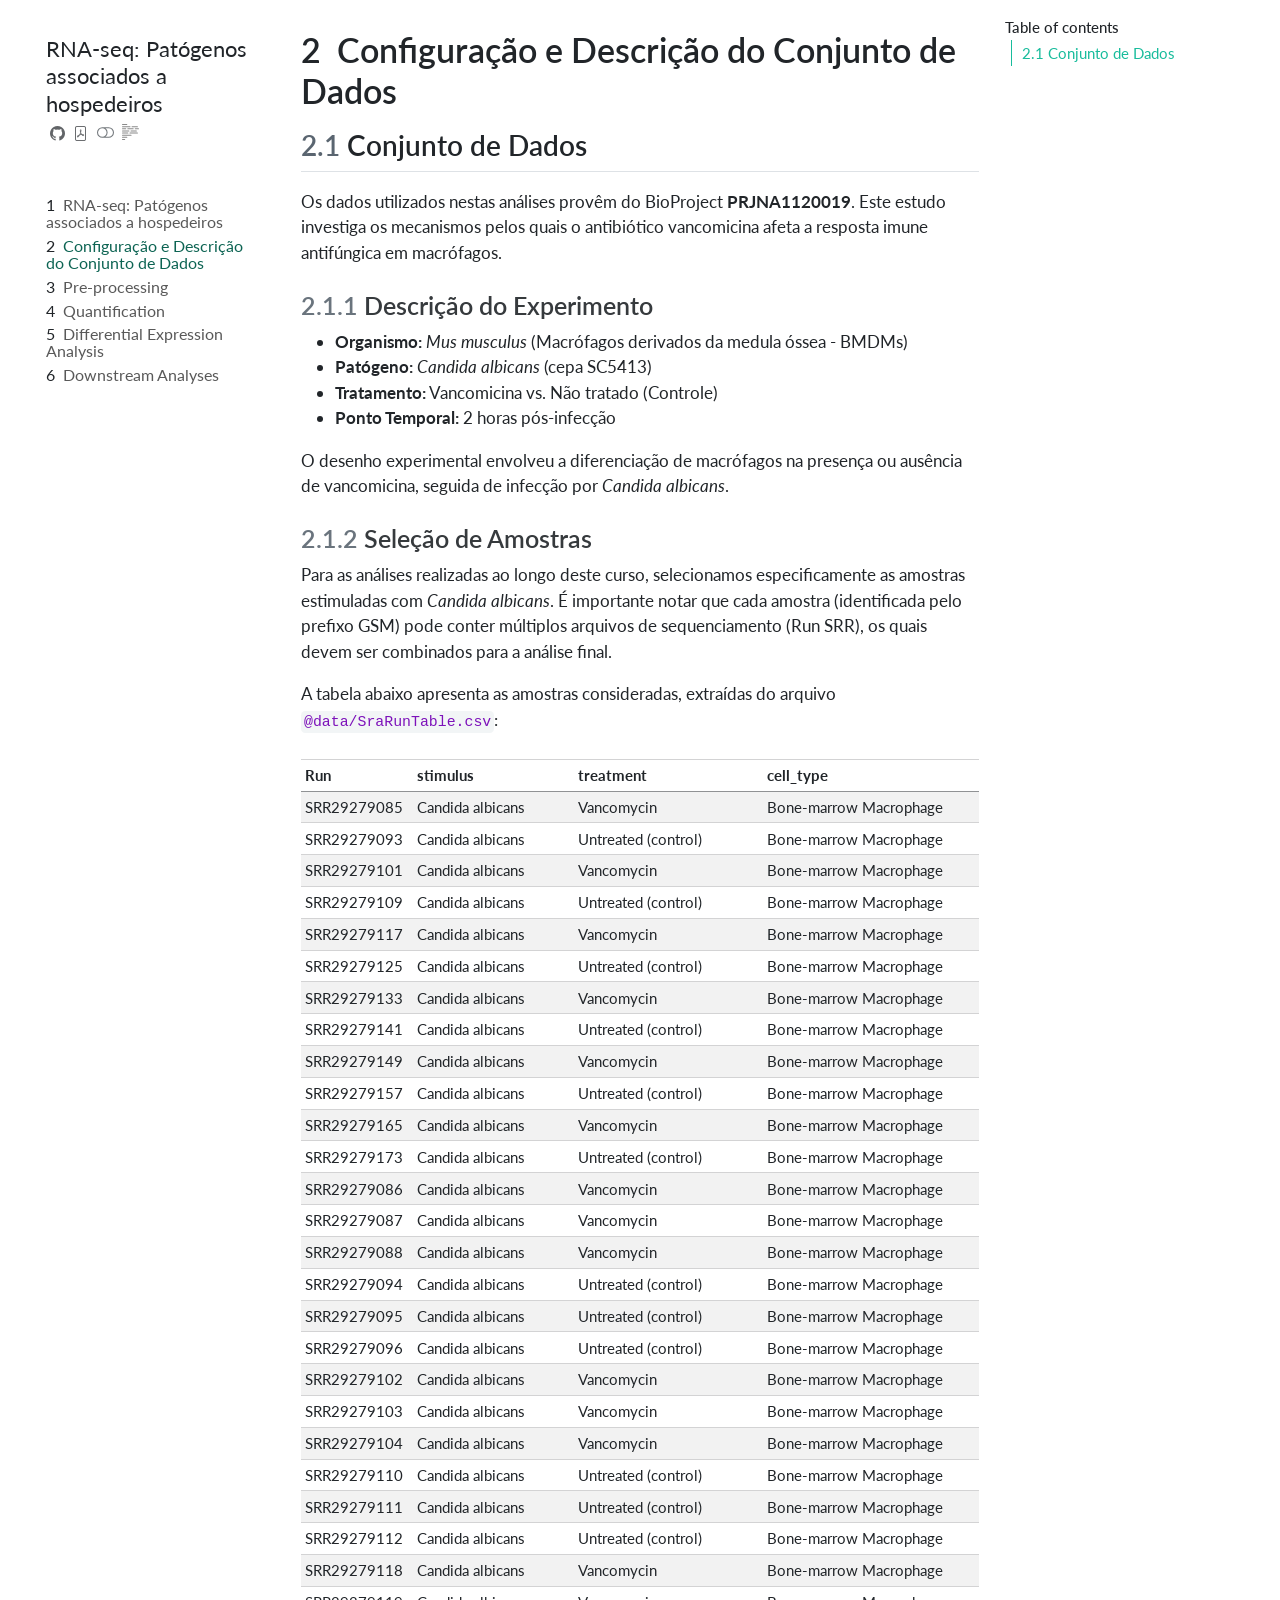
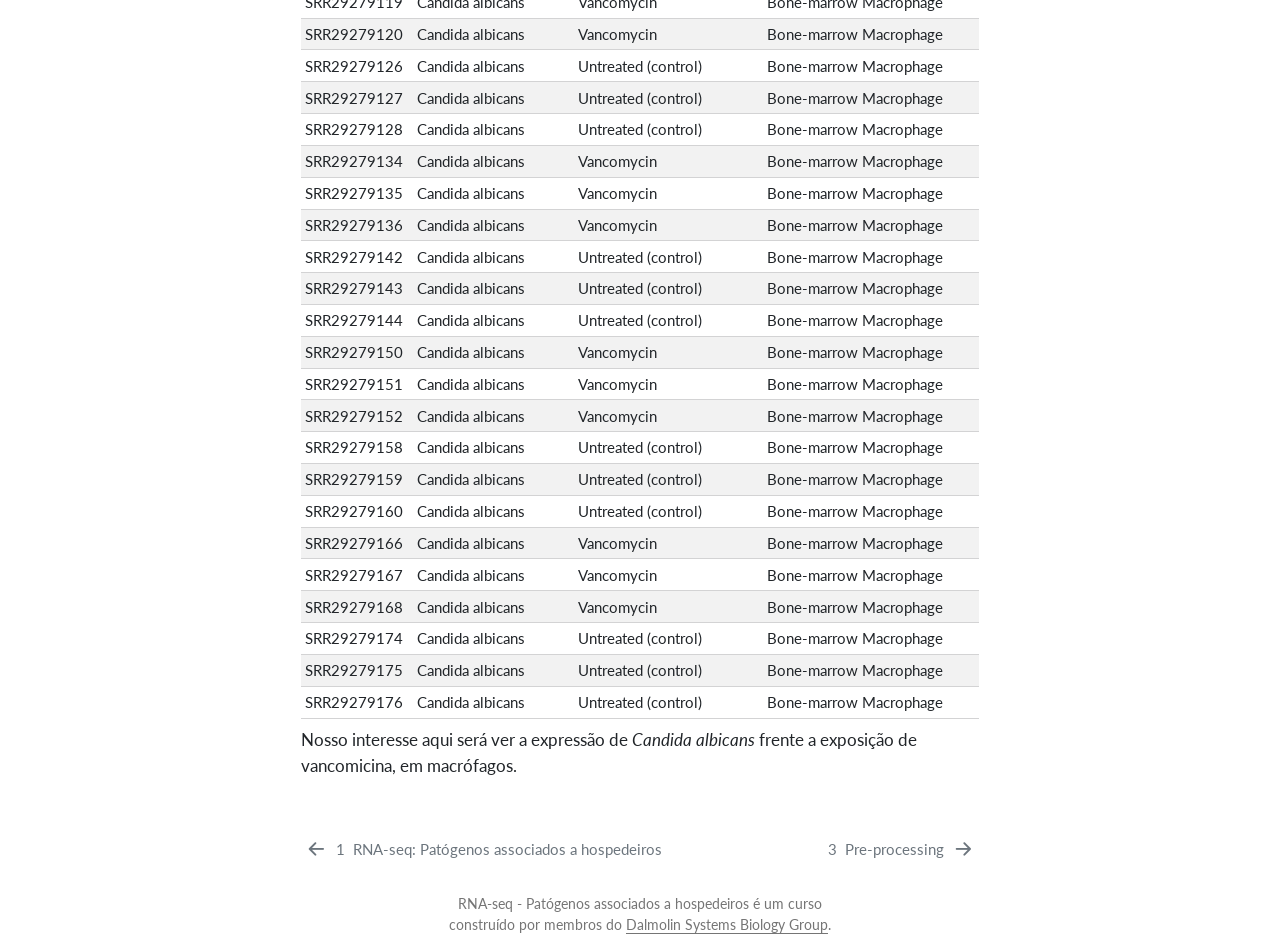
==== docs/analysis/00_setup.html @ 71cc424e "Adicionar seções 1 e 2 + imagens" ====
<!DOCTYPE html>
<html xmlns="http://www.w3.org/1999/xhtml" lang="en" xml:lang="en"><head>

<meta charset="utf-8">
<meta name="generator" content="quarto-1.9.14">

<meta name="viewport" content="width=device-width, initial-scale=1.0, user-scalable=yes">


<title>2&nbsp; Configuração e Descrição do Conjunto de Dados – RNA-seq: Patógenos associados a hospedeiros</title>
<style>
code{white-space: pre-wrap;}
span.smallcaps{font-variant: small-caps;}
div.columns{display: flex; gap: min(4vw, 1.5em);}
div.column{flex: auto; overflow-x: auto;}
div.hanging-indent{margin-left: 1.5em; text-indent: -1.5em;}
ul.task-list{list-style: none;}
ul.task-list li input[type="checkbox"] {
  width: 0.8em;
  margin: 0 0.8em 0.2em -1em; /* quarto-specific, see https://github.com/quarto-dev/quarto-cli/issues/4556 */ 
  vertical-align: middle;
}
</style>


<script src="../site_libs/quarto-nav/quarto-nav.js"></script>
<script src="../site_libs/quarto-nav/headroom.min.js"></script>
<script src="../site_libs/clipboard/clipboard.min.js"></script>
<script src="../site_libs/quarto-search/autocomplete.umd.js"></script>
<script src="../site_libs/quarto-search/fuse.min.js"></script>
<script src="../site_libs/quarto-search/quarto-search.js"></script>
<meta name="quarto:offset" content="../">
<link href="../analysis/01_preprocessing.html" rel="next">
<link href="../index.html" rel="prev">
<link href="../content/images/dalmolin_icon.svg" rel="icon" type="image/svg+xml">
<script src="../site_libs/quarto-html/quarto.js" type="module"></script>
<script src="../site_libs/quarto-html/tabsets/tabsets.js" type="module"></script>
<script src="../site_libs/quarto-html/axe/axe-check.js" type="module"></script>
<script src="../site_libs/quarto-html/popper.min.js"></script>
<script src="../site_libs/quarto-html/tippy.umd.min.js"></script>
<script src="../site_libs/quarto-html/anchor.min.js"></script>
<link href="../site_libs/quarto-html/tippy.css" rel="stylesheet">
<link href="../site_libs/quarto-html/quarto-syntax-highlighting-3485b2d93be123e8f777e710cba6c06e.css" rel="stylesheet" class="quarto-color-scheme" id="quarto-text-highlighting-styles">
<link href="../site_libs/quarto-html/quarto-syntax-highlighting-dark-59ef0155341c95c0b31ded8cf1727339.css" rel="stylesheet" class="quarto-color-scheme quarto-color-alternate" id="quarto-text-highlighting-styles">
<link href="../site_libs/quarto-html/quarto-syntax-highlighting-3485b2d93be123e8f777e710cba6c06e.css" rel="stylesheet" class="quarto-color-scheme-extra" id="quarto-text-highlighting-styles">
<script src="../site_libs/bootstrap/bootstrap.min.js"></script>
<link href="../site_libs/bootstrap/bootstrap-icons.css" rel="stylesheet">
<link href="../site_libs/bootstrap/bootstrap-9bbd077d4201944d018d0c4cb6950598.min.css" rel="stylesheet" append-hash="true" class="quarto-color-scheme" id="quarto-bootstrap" data-mode="light">
<link href="../site_libs/bootstrap/bootstrap-dark-19bb26631b5c8e2903ac015273b5d5f6.min.css" rel="stylesheet" append-hash="true" class="quarto-color-scheme quarto-color-alternate" id="quarto-bootstrap" data-mode="dark">
<link href="../site_libs/bootstrap/bootstrap-9bbd077d4201944d018d0c4cb6950598.min.css" rel="stylesheet" append-hash="true" class="quarto-color-scheme-extra" id="quarto-bootstrap" data-mode="light">
<script id="quarto-search-options" type="application/json">{
  "location": "sidebar",
  "copy-button": false,
  "collapse-after": 3,
  "panel-placement": "start",
  "type": "textbox",
  "limit": 50,
  "keyboard-shortcut": [
    "f",
    "/",
    "s"
  ],
  "show-item-context": false,
  "language": {
    "search-no-results-text": "No results",
    "search-matching-documents-text": "matching documents",
    "search-copy-link-title": "Copy link to search",
    "search-hide-matches-text": "Hide additional matches",
    "search-more-match-text": "more match in this document",
    "search-more-matches-text": "more matches in this document",
    "search-clear-button-title": "Clear",
    "search-text-placeholder": "",
    "search-detached-cancel-button-title": "Cancel",
    "search-submit-button-title": "Submit",
    "search-label": "Search"
  }
}</script>


</head>

<body class="nav-sidebar floating quarto-light"><script id="quarto-html-before-body" type="application/javascript">
    const toggleBodyColorMode = (bsSheetEl) => {
      const mode = bsSheetEl.getAttribute("data-mode");
      const bodyEl = window.document.querySelector("body");
      if (mode === "dark") {
        bodyEl.classList.add("quarto-dark");
        bodyEl.classList.remove("quarto-light");
      } else {
        bodyEl.classList.add("quarto-light");
        bodyEl.classList.remove("quarto-dark");
      }
    }
    const toggleBodyColorPrimary = () => {
      const bsSheetEl = window.document.querySelector("link#quarto-bootstrap:not([rel=disabled-stylesheet])");
      if (bsSheetEl) {
        toggleBodyColorMode(bsSheetEl);
      }
    }
    const setColorSchemeToggle = (alternate) => {
      const toggles = window.document.querySelectorAll('.quarto-color-scheme-toggle');
      for (let i=0; i < toggles.length; i++) {
        const toggle = toggles[i];
        if (toggle) {
          if (alternate) {
            toggle.classList.add("alternate");
          } else {
            toggle.classList.remove("alternate");
          }
        }
      }
    };
    const toggleColorMode = (alternate) => {
      // Switch the stylesheets
      const primaryStylesheets = window.document.querySelectorAll('link.quarto-color-scheme:not(.quarto-color-alternate)');
      const alternateStylesheets = window.document.querySelectorAll('link.quarto-color-scheme.quarto-color-alternate');
      manageTransitions('#quarto-margin-sidebar .nav-link', false);
      if (alternate) {
        // note: dark is layered on light, we don't disable primary!
        enableStylesheet(alternateStylesheets);
        for (const sheetNode of alternateStylesheets) {
          if (sheetNode.id === "quarto-bootstrap") {
            toggleBodyColorMode(sheetNode);
          }
        }
      } else {
        disableStylesheet(alternateStylesheets);
        enableStylesheet(primaryStylesheets)
        toggleBodyColorPrimary();
      }
      manageTransitions('#quarto-margin-sidebar .nav-link', true);
      // Switch the toggles
      setColorSchemeToggle(alternate)
      // Hack to workaround the fact that safari doesn't
      // properly recolor the scrollbar when toggling (#1455)
      if (navigator.userAgent.indexOf('Safari') > 0 && navigator.userAgent.indexOf('Chrome') == -1) {
        manageTransitions("body", false);
        window.scrollTo(0, 1);
        setTimeout(() => {
          window.scrollTo(0, 0);
          manageTransitions("body", true);
        }, 40);
      }
    }
    const disableStylesheet = (stylesheets) => {
      for (let i=0; i < stylesheets.length; i++) {
        const stylesheet = stylesheets[i];
        stylesheet.rel = 'disabled-stylesheet';
      }
    }
    const enableStylesheet = (stylesheets) => {
      for (let i=0; i < stylesheets.length; i++) {
        const stylesheet = stylesheets[i];
        if(stylesheet.rel !== 'stylesheet') { // for Chrome, which will still FOUC without this check
          stylesheet.rel = 'stylesheet';
        }
      }
    }
    const manageTransitions = (selector, allowTransitions) => {
      const els = window.document.querySelectorAll(selector);
      for (let i=0; i < els.length; i++) {
        const el = els[i];
        if (allowTransitions) {
          el.classList.remove('notransition');
        } else {
          el.classList.add('notransition');
        }
      }
    }
    const isFileUrl = () => {
      return window.location.protocol === 'file:';
    }
    const hasAlternateSentinel = () => {
      let styleSentinel = getColorSchemeSentinel();
      if (styleSentinel !== null) {
        return styleSentinel === "alternate";
      } else {
        return false;
      }
    }
    const setStyleSentinel = (alternate) => {
      const value = alternate ? "alternate" : "default";
      if (!isFileUrl()) {
        window.localStorage.setItem("quarto-color-scheme", value);
      } else {
        localAlternateSentinel = value;
      }
    }
    const getColorSchemeSentinel = () => {
      if (!isFileUrl()) {
        const storageValue = window.localStorage.getItem("quarto-color-scheme");
        return storageValue != null ? storageValue : localAlternateSentinel;
      } else {
        return localAlternateSentinel;
      }
    }
    const toggleGiscusIfUsed = (isAlternate, darkModeDefault) => {
      const baseTheme = document.querySelector('#giscus-base-theme')?.value ?? 'light';
      const alternateTheme = document.querySelector('#giscus-alt-theme')?.value ?? 'dark';
      let newTheme = '';
      if(authorPrefersDark) {
        newTheme = isAlternate ? baseTheme : alternateTheme;
      } else {
        newTheme = isAlternate ? alternateTheme : baseTheme;
      }
      const changeGiscusTheme = () => {
        // From: https://github.com/giscus/giscus/issues/336
        const sendMessage = (message) => {
          const iframe = document.querySelector('iframe.giscus-frame');
          if (!iframe) return;
          iframe.contentWindow.postMessage({ giscus: message }, 'https://giscus.app');
        }
        sendMessage({
          setConfig: {
            theme: newTheme
          }
        });
      }
      const isGiscussLoaded = window.document.querySelector('iframe.giscus-frame') !== null;
      if (isGiscussLoaded) {
        changeGiscusTheme();
      }
    };
    const authorPrefersDark = false;
    const darkModeDefault = authorPrefersDark;
      document.querySelector('link#quarto-text-highlighting-styles.quarto-color-scheme-extra').rel = 'disabled-stylesheet';
      document.querySelector('link#quarto-bootstrap.quarto-color-scheme-extra').rel = 'disabled-stylesheet';
    let localAlternateSentinel = darkModeDefault ? 'alternate' : 'default';
    // Dark / light mode switch
    window.quartoToggleColorScheme = () => {
      // Read the current dark / light value
      let toAlternate = !hasAlternateSentinel();
      toggleColorMode(toAlternate);
      setStyleSentinel(toAlternate);
      toggleGiscusIfUsed(toAlternate, darkModeDefault);
      window.dispatchEvent(new Event('resize'));
    };
    // Switch to dark mode if need be
    if (hasAlternateSentinel()) {
      toggleColorMode(true);
    } else {
      toggleColorMode(false);
    }
  </script>

<div id="quarto-search-results"></div>
  <header id="quarto-header" class="headroom fixed-top">
  <nav class="quarto-secondary-nav">
    <div class="container-fluid d-flex">
      <button type="button" class="quarto-btn-toggle btn" data-bs-toggle="collapse" role="button" data-bs-target=".quarto-sidebar-collapse-item" aria-controls="quarto-sidebar" aria-expanded="false" aria-label="Toggle sidebar navigation" onclick="if (window.quartoToggleHeadroom) { window.quartoToggleHeadroom(); }">
        <i class="bi bi-layout-text-sidebar-reverse"></i>
      </button>
        <nav class="quarto-page-breadcrumbs" aria-label="breadcrumb"><ol class="breadcrumb"><li class="breadcrumb-item"><a href="../analysis/00_setup.html"><span class="chapter-number">2</span>&nbsp; <span class="chapter-title">Configuração e Descrição do Conjunto de Dados</span></a></li></ol></nav>
        <a class="flex-grow-1" role="navigation" data-bs-toggle="collapse" data-bs-target=".quarto-sidebar-collapse-item" aria-controls="quarto-sidebar" aria-expanded="false" aria-label="Toggle sidebar navigation" onclick="if (window.quartoToggleHeadroom) { window.quartoToggleHeadroom(); }">      
        </a>
      <button type="button" class="btn quarto-search-button" aria-label="Search" onclick="window.quartoOpenSearch();">
        <i class="bi bi-search"></i>
      </button>
    </div>
  </nav>
</header>
<!-- content -->
<div id="quarto-content" class="quarto-container page-columns page-rows-contents page-layout-article">
<!-- sidebar -->
  <nav id="quarto-sidebar" class="sidebar collapse collapse-horizontal quarto-sidebar-collapse-item sidebar-navigation floating overflow-auto">
    <div class="pt-lg-2 mt-2 text-left sidebar-header">
    <div class="sidebar-title mb-0 py-0">
      <a href="../">RNA-seq: Patógenos associados a hospedeiros</a> 
        <div class="sidebar-tools-main tools-wide">
    <a href="https://github.com/dalmolingroup/rnaseq_pathogen" title="Source Code" class="quarto-navigation-tool px-1" aria-label="Source Code"><i class="bi bi-github"></i></a>
    <a href="../RNA-seq--Patógenos-associados-a-hospedeiros.pdf" title="Download PDF" class="quarto-navigation-tool px-1" aria-label="Download PDF"><i class="bi bi-file-pdf"></i></a>
  <a href="" class="quarto-color-scheme-toggle quarto-navigation-tool  px-1" onclick="window.quartoToggleColorScheme(); return false;" title="Toggle dark mode"><i class="bi"></i></a>
  <a href="" class="quarto-reader-toggle quarto-navigation-tool px-1" onclick="window.quartoToggleReader(); return false;" title="Toggle reader mode">
  <div class="quarto-reader-toggle-btn">
  <i class="bi"></i>
  </div>
</a>
</div>
    </div>
      </div>
        <div class="mt-2 flex-shrink-0 align-items-center">
        <div class="sidebar-search">
        <div id="quarto-search" class="" title="Search"></div>
        </div>
        </div>
    <div class="sidebar-menu-container"> 
    <ul class="list-unstyled mt-1">
        <li class="sidebar-item">
  <div class="sidebar-item-container"> 
  <a href="../index.html" class="sidebar-item-text sidebar-link">
 <span class="menu-text"><span class="chapter-number">1</span>&nbsp; <span class="chapter-title">RNA-seq: Patógenos associados a hospedeiros</span></span></a>
  </div>
</li>
        <li class="sidebar-item">
  <div class="sidebar-item-container"> 
  <a href="../analysis/00_setup.html" class="sidebar-item-text sidebar-link active">
 <span class="menu-text"><span class="chapter-number">2</span>&nbsp; <span class="chapter-title">Configuração e Descrição do Conjunto de Dados</span></span></a>
  </div>
</li>
        <li class="sidebar-item">
  <div class="sidebar-item-container"> 
  <a href="../analysis/01_preprocessing.html" class="sidebar-item-text sidebar-link">
 <span class="menu-text"><span class="chapter-number">3</span>&nbsp; <span class="chapter-title">Pre-processing</span></span></a>
  </div>
</li>
        <li class="sidebar-item">
  <div class="sidebar-item-container"> 
  <a href="../analysis/02_quantification.html" class="sidebar-item-text sidebar-link">
 <span class="menu-text"><span class="chapter-number">4</span>&nbsp; <span class="chapter-title">Quantification</span></span></a>
  </div>
</li>
        <li class="sidebar-item">
  <div class="sidebar-item-container"> 
  <a href="../analysis/03_differential_expression.html" class="sidebar-item-text sidebar-link">
 <span class="menu-text"><span class="chapter-number">5</span>&nbsp; <span class="chapter-title">Differential Expression Analysis</span></span></a>
  </div>
</li>
        <li class="sidebar-item">
  <div class="sidebar-item-container"> 
  <a href="../analysis/04_downstream_analyses.html" class="sidebar-item-text sidebar-link">
 <span class="menu-text"><span class="chapter-number">6</span>&nbsp; <span class="chapter-title">Downstream Analyses</span></span></a>
  </div>
</li>
    </ul>
    </div>
</nav>
<div id="quarto-sidebar-glass" class="quarto-sidebar-collapse-item" data-bs-toggle="collapse" data-bs-target=".quarto-sidebar-collapse-item"></div>
<!-- margin-sidebar -->
    <div id="quarto-margin-sidebar" class="sidebar margin-sidebar">
        <nav id="TOC" role="doc-toc" class="toc-active">
    <h2 id="toc-title">Table of contents</h2>
   
  <ul>
  <li><a href="#conjunto-de-dados" id="toc-conjunto-de-dados" class="nav-link active" data-scroll-target="#conjunto-de-dados"><span class="header-section-number">2.1</span> Conjunto de Dados</a>
  <ul class="collapse">
  <li><a href="#descrição-do-experimento" id="toc-descrição-do-experimento" class="nav-link" data-scroll-target="#descrição-do-experimento"><span class="header-section-number">2.1.1</span> Descrição do Experimento</a></li>
  <li><a href="#seleção-de-amostras" id="toc-seleção-de-amostras" class="nav-link" data-scroll-target="#seleção-de-amostras"><span class="header-section-number">2.1.2</span> Seleção de Amostras</a></li>
  </ul></li>
  </ul>
</nav>
    </div>
<!-- main -->
<main class="content" id="quarto-document-content">


<header id="title-block-header" class="quarto-title-block default">
<div class="quarto-title">
<h1 class="title"><span class="chapter-number">2</span>&nbsp; <span class="chapter-title">Configuração e Descrição do Conjunto de Dados</span></h1>
</div>



<div class="quarto-title-meta">

    
  
    
  </div>
  


</header>


<section id="conjunto-de-dados" class="level2" data-number="2.1">
<h2 data-number="2.1" class="anchored" data-anchor-id="conjunto-de-dados"><span class="header-section-number">2.1</span> Conjunto de Dados</h2>
<p>Os dados utilizados nestas análises provêm do BioProject <strong>PRJNA1120019</strong>. Este estudo investiga os mecanismos pelos quais o antibiótico vancomicina afeta a resposta imune antifúngica em macrófagos.</p>
<section id="descrição-do-experimento" class="level3" data-number="2.1.1">
<h3 data-number="2.1.1" class="anchored" data-anchor-id="descrição-do-experimento"><span class="header-section-number">2.1.1</span> Descrição do Experimento</h3>
<ul>
<li><strong>Organismo:</strong> <em>Mus musculus</em> (Macrófagos derivados da medula óssea - BMDMs)</li>
<li><strong>Patógeno:</strong> <em>Candida albicans</em> (cepa SC5413)</li>
<li><strong>Tratamento:</strong> Vancomicina vs.&nbsp;Não tratado (Controle)</li>
<li><strong>Ponto Temporal:</strong> 2 horas pós-infecção</li>
</ul>
<p>O desenho experimental envolveu a diferenciação de macrófagos na presença ou ausência de vancomicina, seguida de infecção por <em>Candida albicans</em>.</p>
</section>
<section id="seleção-de-amostras" class="level3" data-number="2.1.2">
<h3 data-number="2.1.2" class="anchored" data-anchor-id="seleção-de-amostras"><span class="header-section-number">2.1.2</span> Seleção de Amostras</h3>
<p>Para as análises realizadas ao longo deste curso, selecionamos especificamente as amostras estimuladas com <em>Candida albicans</em>. É importante notar que cada amostra (identificada pelo prefixo GSM) pode conter múltiplos arquivos de sequenciamento (Run SRR), os quais devem ser combinados para a análise final.</p>
<p>A tabela abaixo apresenta as amostras consideradas, extraídas do arquivo <code>@data/SraRunTable.csv</code>:</p>
<div class="cell">
<div class="cell-output-display">
<table class="caption-top table table-sm table-striped small">
<colgroup>
<col style="width: 16%">
<col style="width: 23%">
<col style="width: 27%">
<col style="width: 31%">
</colgroup>
<thead>
<tr class="header">
<th style="text-align: left;">Run</th>
<th style="text-align: left;">stimulus</th>
<th style="text-align: left;">treatment</th>
<th style="text-align: left;">cell_type</th>
</tr>
</thead>
<tbody>
<tr class="odd">
<td style="text-align: left;">SRR29279085</td>
<td style="text-align: left;">Candida albicans</td>
<td style="text-align: left;">Vancomycin</td>
<td style="text-align: left;">Bone-marrow Macrophage</td>
</tr>
<tr class="even">
<td style="text-align: left;">SRR29279093</td>
<td style="text-align: left;">Candida albicans</td>
<td style="text-align: left;">Untreated (control)</td>
<td style="text-align: left;">Bone-marrow Macrophage</td>
</tr>
<tr class="odd">
<td style="text-align: left;">SRR29279101</td>
<td style="text-align: left;">Candida albicans</td>
<td style="text-align: left;">Vancomycin</td>
<td style="text-align: left;">Bone-marrow Macrophage</td>
</tr>
<tr class="even">
<td style="text-align: left;">SRR29279109</td>
<td style="text-align: left;">Candida albicans</td>
<td style="text-align: left;">Untreated (control)</td>
<td style="text-align: left;">Bone-marrow Macrophage</td>
</tr>
<tr class="odd">
<td style="text-align: left;">SRR29279117</td>
<td style="text-align: left;">Candida albicans</td>
<td style="text-align: left;">Vancomycin</td>
<td style="text-align: left;">Bone-marrow Macrophage</td>
</tr>
<tr class="even">
<td style="text-align: left;">SRR29279125</td>
<td style="text-align: left;">Candida albicans</td>
<td style="text-align: left;">Untreated (control)</td>
<td style="text-align: left;">Bone-marrow Macrophage</td>
</tr>
<tr class="odd">
<td style="text-align: left;">SRR29279133</td>
<td style="text-align: left;">Candida albicans</td>
<td style="text-align: left;">Vancomycin</td>
<td style="text-align: left;">Bone-marrow Macrophage</td>
</tr>
<tr class="even">
<td style="text-align: left;">SRR29279141</td>
<td style="text-align: left;">Candida albicans</td>
<td style="text-align: left;">Untreated (control)</td>
<td style="text-align: left;">Bone-marrow Macrophage</td>
</tr>
<tr class="odd">
<td style="text-align: left;">SRR29279149</td>
<td style="text-align: left;">Candida albicans</td>
<td style="text-align: left;">Vancomycin</td>
<td style="text-align: left;">Bone-marrow Macrophage</td>
</tr>
<tr class="even">
<td style="text-align: left;">SRR29279157</td>
<td style="text-align: left;">Candida albicans</td>
<td style="text-align: left;">Untreated (control)</td>
<td style="text-align: left;">Bone-marrow Macrophage</td>
</tr>
<tr class="odd">
<td style="text-align: left;">SRR29279165</td>
<td style="text-align: left;">Candida albicans</td>
<td style="text-align: left;">Vancomycin</td>
<td style="text-align: left;">Bone-marrow Macrophage</td>
</tr>
<tr class="even">
<td style="text-align: left;">SRR29279173</td>
<td style="text-align: left;">Candida albicans</td>
<td style="text-align: left;">Untreated (control)</td>
<td style="text-align: left;">Bone-marrow Macrophage</td>
</tr>
<tr class="odd">
<td style="text-align: left;">SRR29279086</td>
<td style="text-align: left;">Candida albicans</td>
<td style="text-align: left;">Vancomycin</td>
<td style="text-align: left;">Bone-marrow Macrophage</td>
</tr>
<tr class="even">
<td style="text-align: left;">SRR29279087</td>
<td style="text-align: left;">Candida albicans</td>
<td style="text-align: left;">Vancomycin</td>
<td style="text-align: left;">Bone-marrow Macrophage</td>
</tr>
<tr class="odd">
<td style="text-align: left;">SRR29279088</td>
<td style="text-align: left;">Candida albicans</td>
<td style="text-align: left;">Vancomycin</td>
<td style="text-align: left;">Bone-marrow Macrophage</td>
</tr>
<tr class="even">
<td style="text-align: left;">SRR29279094</td>
<td style="text-align: left;">Candida albicans</td>
<td style="text-align: left;">Untreated (control)</td>
<td style="text-align: left;">Bone-marrow Macrophage</td>
</tr>
<tr class="odd">
<td style="text-align: left;">SRR29279095</td>
<td style="text-align: left;">Candida albicans</td>
<td style="text-align: left;">Untreated (control)</td>
<td style="text-align: left;">Bone-marrow Macrophage</td>
</tr>
<tr class="even">
<td style="text-align: left;">SRR29279096</td>
<td style="text-align: left;">Candida albicans</td>
<td style="text-align: left;">Untreated (control)</td>
<td style="text-align: left;">Bone-marrow Macrophage</td>
</tr>
<tr class="odd">
<td style="text-align: left;">SRR29279102</td>
<td style="text-align: left;">Candida albicans</td>
<td style="text-align: left;">Vancomycin</td>
<td style="text-align: left;">Bone-marrow Macrophage</td>
</tr>
<tr class="even">
<td style="text-align: left;">SRR29279103</td>
<td style="text-align: left;">Candida albicans</td>
<td style="text-align: left;">Vancomycin</td>
<td style="text-align: left;">Bone-marrow Macrophage</td>
</tr>
<tr class="odd">
<td style="text-align: left;">SRR29279104</td>
<td style="text-align: left;">Candida albicans</td>
<td style="text-align: left;">Vancomycin</td>
<td style="text-align: left;">Bone-marrow Macrophage</td>
</tr>
<tr class="even">
<td style="text-align: left;">SRR29279110</td>
<td style="text-align: left;">Candida albicans</td>
<td style="text-align: left;">Untreated (control)</td>
<td style="text-align: left;">Bone-marrow Macrophage</td>
</tr>
<tr class="odd">
<td style="text-align: left;">SRR29279111</td>
<td style="text-align: left;">Candida albicans</td>
<td style="text-align: left;">Untreated (control)</td>
<td style="text-align: left;">Bone-marrow Macrophage</td>
</tr>
<tr class="even">
<td style="text-align: left;">SRR29279112</td>
<td style="text-align: left;">Candida albicans</td>
<td style="text-align: left;">Untreated (control)</td>
<td style="text-align: left;">Bone-marrow Macrophage</td>
</tr>
<tr class="odd">
<td style="text-align: left;">SRR29279118</td>
<td style="text-align: left;">Candida albicans</td>
<td style="text-align: left;">Vancomycin</td>
<td style="text-align: left;">Bone-marrow Macrophage</td>
</tr>
<tr class="even">
<td style="text-align: left;">SRR29279119</td>
<td style="text-align: left;">Candida albicans</td>
<td style="text-align: left;">Vancomycin</td>
<td style="text-align: left;">Bone-marrow Macrophage</td>
</tr>
<tr class="odd">
<td style="text-align: left;">SRR29279120</td>
<td style="text-align: left;">Candida albicans</td>
<td style="text-align: left;">Vancomycin</td>
<td style="text-align: left;">Bone-marrow Macrophage</td>
</tr>
<tr class="even">
<td style="text-align: left;">SRR29279126</td>
<td style="text-align: left;">Candida albicans</td>
<td style="text-align: left;">Untreated (control)</td>
<td style="text-align: left;">Bone-marrow Macrophage</td>
</tr>
<tr class="odd">
<td style="text-align: left;">SRR29279127</td>
<td style="text-align: left;">Candida albicans</td>
<td style="text-align: left;">Untreated (control)</td>
<td style="text-align: left;">Bone-marrow Macrophage</td>
</tr>
<tr class="even">
<td style="text-align: left;">SRR29279128</td>
<td style="text-align: left;">Candida albicans</td>
<td style="text-align: left;">Untreated (control)</td>
<td style="text-align: left;">Bone-marrow Macrophage</td>
</tr>
<tr class="odd">
<td style="text-align: left;">SRR29279134</td>
<td style="text-align: left;">Candida albicans</td>
<td style="text-align: left;">Vancomycin</td>
<td style="text-align: left;">Bone-marrow Macrophage</td>
</tr>
<tr class="even">
<td style="text-align: left;">SRR29279135</td>
<td style="text-align: left;">Candida albicans</td>
<td style="text-align: left;">Vancomycin</td>
<td style="text-align: left;">Bone-marrow Macrophage</td>
</tr>
<tr class="odd">
<td style="text-align: left;">SRR29279136</td>
<td style="text-align: left;">Candida albicans</td>
<td style="text-align: left;">Vancomycin</td>
<td style="text-align: left;">Bone-marrow Macrophage</td>
</tr>
<tr class="even">
<td style="text-align: left;">SRR29279142</td>
<td style="text-align: left;">Candida albicans</td>
<td style="text-align: left;">Untreated (control)</td>
<td style="text-align: left;">Bone-marrow Macrophage</td>
</tr>
<tr class="odd">
<td style="text-align: left;">SRR29279143</td>
<td style="text-align: left;">Candida albicans</td>
<td style="text-align: left;">Untreated (control)</td>
<td style="text-align: left;">Bone-marrow Macrophage</td>
</tr>
<tr class="even">
<td style="text-align: left;">SRR29279144</td>
<td style="text-align: left;">Candida albicans</td>
<td style="text-align: left;">Untreated (control)</td>
<td style="text-align: left;">Bone-marrow Macrophage</td>
</tr>
<tr class="odd">
<td style="text-align: left;">SRR29279150</td>
<td style="text-align: left;">Candida albicans</td>
<td style="text-align: left;">Vancomycin</td>
<td style="text-align: left;">Bone-marrow Macrophage</td>
</tr>
<tr class="even">
<td style="text-align: left;">SRR29279151</td>
<td style="text-align: left;">Candida albicans</td>
<td style="text-align: left;">Vancomycin</td>
<td style="text-align: left;">Bone-marrow Macrophage</td>
</tr>
<tr class="odd">
<td style="text-align: left;">SRR29279152</td>
<td style="text-align: left;">Candida albicans</td>
<td style="text-align: left;">Vancomycin</td>
<td style="text-align: left;">Bone-marrow Macrophage</td>
</tr>
<tr class="even">
<td style="text-align: left;">SRR29279158</td>
<td style="text-align: left;">Candida albicans</td>
<td style="text-align: left;">Untreated (control)</td>
<td style="text-align: left;">Bone-marrow Macrophage</td>
</tr>
<tr class="odd">
<td style="text-align: left;">SRR29279159</td>
<td style="text-align: left;">Candida albicans</td>
<td style="text-align: left;">Untreated (control)</td>
<td style="text-align: left;">Bone-marrow Macrophage</td>
</tr>
<tr class="even">
<td style="text-align: left;">SRR29279160</td>
<td style="text-align: left;">Candida albicans</td>
<td style="text-align: left;">Untreated (control)</td>
<td style="text-align: left;">Bone-marrow Macrophage</td>
</tr>
<tr class="odd">
<td style="text-align: left;">SRR29279166</td>
<td style="text-align: left;">Candida albicans</td>
<td style="text-align: left;">Vancomycin</td>
<td style="text-align: left;">Bone-marrow Macrophage</td>
</tr>
<tr class="even">
<td style="text-align: left;">SRR29279167</td>
<td style="text-align: left;">Candida albicans</td>
<td style="text-align: left;">Vancomycin</td>
<td style="text-align: left;">Bone-marrow Macrophage</td>
</tr>
<tr class="odd">
<td style="text-align: left;">SRR29279168</td>
<td style="text-align: left;">Candida albicans</td>
<td style="text-align: left;">Vancomycin</td>
<td style="text-align: left;">Bone-marrow Macrophage</td>
</tr>
<tr class="even">
<td style="text-align: left;">SRR29279174</td>
<td style="text-align: left;">Candida albicans</td>
<td style="text-align: left;">Untreated (control)</td>
<td style="text-align: left;">Bone-marrow Macrophage</td>
</tr>
<tr class="odd">
<td style="text-align: left;">SRR29279175</td>
<td style="text-align: left;">Candida albicans</td>
<td style="text-align: left;">Untreated (control)</td>
<td style="text-align: left;">Bone-marrow Macrophage</td>
</tr>
<tr class="even">
<td style="text-align: left;">SRR29279176</td>
<td style="text-align: left;">Candida albicans</td>
<td style="text-align: left;">Untreated (control)</td>
<td style="text-align: left;">Bone-marrow Macrophage</td>
</tr>
</tbody>
</table>
</div>
</div>
<p>Nosso interesse aqui será ver a expressão de <em>Candida albicans</em> frente a exposição de vancomicina, em macrófagos.</p>


</section>
</section>

</main> <!-- /main -->
<script id="quarto-html-after-body" type="application/javascript">
  window.document.addEventListener("DOMContentLoaded", function (event) {
    // Ensure there is a toggle, if there isn't float one in the top right
    if (window.document.querySelector('.quarto-color-scheme-toggle') === null) {
      const a = window.document.createElement('a');
      a.classList.add('top-right');
      a.classList.add('quarto-color-scheme-toggle');
      a.href = "";
      a.onclick = function() { try { window.quartoToggleColorScheme(); } catch {} return false; };
      const i = window.document.createElement("i");
      i.classList.add('bi');
      a.appendChild(i);
      window.document.body.appendChild(a);
    }
    setColorSchemeToggle(hasAlternateSentinel())
    const icon = "";
    const anchorJS = new window.AnchorJS();
    anchorJS.options = {
      placement: 'right',
      icon: icon
    };
    anchorJS.add('.anchored');
    const isCodeAnnotation = (el) => {
      for (const clz of el.classList) {
        if (clz.startsWith('code-annotation-')) {                     
          return true;
        }
      }
      return false;
    }
    const onCopySuccess = function(e) {
      // button target
      const button = e.trigger;
      // don't keep focus
      button.blur();
      // flash "checked"
      button.classList.add('code-copy-button-checked');
      var currentTitle = button.getAttribute("title");
      button.setAttribute("title", "Copied!");
      let tooltip;
      if (window.bootstrap) {
        button.setAttribute("data-bs-toggle", "tooltip");
        button.setAttribute("data-bs-placement", "left");
        button.setAttribute("data-bs-title", "Copied!");
        tooltip = new bootstrap.Tooltip(button, 
          { trigger: "manual", 
            customClass: "code-copy-button-tooltip",
            offset: [0, -8]});
        tooltip.show();    
      }
      setTimeout(function() {
        if (tooltip) {
          tooltip.hide();
          button.removeAttribute("data-bs-title");
          button.removeAttribute("data-bs-toggle");
          button.removeAttribute("data-bs-placement");
        }
        button.setAttribute("title", currentTitle);
        button.classList.remove('code-copy-button-checked');
      }, 1000);
      // clear code selection
      e.clearSelection();
    }
    const getTextToCopy = function(trigger) {
      const outerScaffold = trigger.parentElement.cloneNode(true);
      const codeEl = outerScaffold.querySelector('code');
      for (const childEl of codeEl.children) {
        if (isCodeAnnotation(childEl)) {
          childEl.remove();
        }
      }
      return codeEl.innerText;
    }
    const clipboard = new window.ClipboardJS('.code-copy-button:not([data-in-quarto-modal])', {
      text: getTextToCopy
    });
    clipboard.on('success', onCopySuccess);
    if (window.document.getElementById('quarto-embedded-source-code-modal')) {
      const clipboardModal = new window.ClipboardJS('.code-copy-button[data-in-quarto-modal]', {
        text: getTextToCopy,
        container: window.document.getElementById('quarto-embedded-source-code-modal')
      });
      clipboardModal.on('success', onCopySuccess);
    }
      var localhostRegex = new RegExp(/^(?:http|https):\/\/localhost\:?[0-9]*\//);
      var mailtoRegex = new RegExp(/^mailto:/);
        var filterRegex = new RegExp("https:\/\/dalmolingroup\.imd\.ufrn\.br\/rnaseq_pathogen\/");
      var isInternal = (href) => {
          return filterRegex.test(href) || localhostRegex.test(href) || mailtoRegex.test(href);
      }
      // Inspect non-navigation links and adorn them if external
     var links = window.document.querySelectorAll('a[href]:not(.nav-link):not(.navbar-brand):not(.toc-action):not(.sidebar-link):not(.sidebar-item-toggle):not(.pagination-link):not(.no-external):not([aria-hidden]):not(.dropdown-item):not(.quarto-navigation-tool):not(.about-link)');
      for (var i=0; i<links.length; i++) {
        const link = links[i];
        if (!isInternal(link.href)) {
          // undo the damage that might have been done by quarto-nav.js in the case of
          // links that we want to consider external
          if (link.dataset.originalHref !== undefined) {
            link.href = link.dataset.originalHref;
          }
        }
      }
    function tippyHover(el, contentFn, onTriggerFn, onUntriggerFn) {
      const config = {
        allowHTML: true,
        maxWidth: 500,
        delay: 100,
        arrow: false,
        appendTo: function(el) {
            return el.parentElement;
        },
        interactive: true,
        interactiveBorder: 10,
        theme: 'quarto',
        placement: 'bottom-start',
      };
      if (contentFn) {
        config.content = contentFn;
      }
      if (onTriggerFn) {
        config.onTrigger = onTriggerFn;
      }
      if (onUntriggerFn) {
        config.onUntrigger = onUntriggerFn;
      }
      window.tippy(el, config); 
    }
    const noterefs = window.document.querySelectorAll('a[role="doc-noteref"]');
    for (var i=0; i<noterefs.length; i++) {
      const ref = noterefs[i];
      tippyHover(ref, function() {
        // use id or data attribute instead here
        let href = ref.getAttribute('data-footnote-href') || ref.getAttribute('href');
        try { href = new URL(href).hash; } catch {}
        const id = href.replace(/^#\/?/, "");
        const note = window.document.getElementById(id);
        if (note) {
          return note.innerHTML;
        } else {
          return "";
        }
      });
    }
    const xrefs = window.document.querySelectorAll('a.quarto-xref');
    const processXRef = (id, note) => {
      // Strip column container classes
      const stripColumnClz = (el) => {
        el.classList.remove("page-full", "page-columns");
        if (el.children) {
          for (const child of el.children) {
            stripColumnClz(child);
          }
        }
      }
      stripColumnClz(note)
      if (id === null || id.startsWith('sec-')) {
        // Special case sections, only their first couple elements
        const container = document.createElement("div");
        if (note.children && note.children.length > 2) {
          container.appendChild(note.children[0].cloneNode(true));
          for (let i = 1; i < note.children.length; i++) {
            const child = note.children[i];
            if (child.tagName === "P" && child.innerText === "") {
              continue;
            } else {
              container.appendChild(child.cloneNode(true));
              break;
            }
          }
          if (window.Quarto?.typesetMath) {
            window.Quarto.typesetMath(container);
          }
          return container.innerHTML
        } else {
          if (window.Quarto?.typesetMath) {
            window.Quarto.typesetMath(note);
          }
          return note.innerHTML;
        }
      } else {
        // Remove any anchor links if they are present
        const anchorLink = note.querySelector('a.anchorjs-link');
        if (anchorLink) {
          anchorLink.remove();
        }
        if (window.Quarto?.typesetMath) {
          window.Quarto.typesetMath(note);
        }
        if (note.classList.contains("callout")) {
          return note.outerHTML;
        } else {
          return note.innerHTML;
        }
      }
    }
    for (var i=0; i<xrefs.length; i++) {
      const xref = xrefs[i];
      tippyHover(xref, undefined, function(instance) {
        instance.disable();
        let url = xref.getAttribute('href');
        let hash = undefined; 
        if (url.startsWith('#')) {
          hash = url;
        } else {
          try { hash = new URL(url).hash; } catch {}
        }
        if (hash) {
          const id = hash.replace(/^#\/?/, "");
          const note = window.document.getElementById(id);
          if (note !== null) {
            try {
              const html = processXRef(id, note.cloneNode(true));
              instance.setContent(html);
            } finally {
              instance.enable();
              instance.show();
            }
          } else {
            // See if we can fetch this
            fetch(url.split('#')[0])
            .then(res => res.text())
            .then(html => {
              const parser = new DOMParser();
              const htmlDoc = parser.parseFromString(html, "text/html");
              const note = htmlDoc.getElementById(id);
              if (note !== null) {
                const html = processXRef(id, note);
                instance.setContent(html);
              } 
            }).finally(() => {
              instance.enable();
              instance.show();
            });
          }
        } else {
          // See if we can fetch a full url (with no hash to target)
          // This is a special case and we should probably do some content thinning / targeting
          fetch(url)
          .then(res => res.text())
          .then(html => {
            const parser = new DOMParser();
            const htmlDoc = parser.parseFromString(html, "text/html");
            const note = htmlDoc.querySelector('main.content');
            if (note !== null) {
              // This should only happen for chapter cross references
              // (since there is no id in the URL)
              // remove the first header
              if (note.children.length > 0 && note.children[0].tagName === "HEADER") {
                note.children[0].remove();
              }
              const html = processXRef(null, note);
              instance.setContent(html);
            } 
          }).finally(() => {
            instance.enable();
            instance.show();
          });
        }
      }, function(instance) {
      });
    }
        let selectedAnnoteEl;
        const selectorForAnnotation = ( cell, annotation) => {
          let cellAttr = 'data-code-cell="' + cell + '"';
          let lineAttr = 'data-code-annotation="' +  annotation + '"';
          const selector = 'span[' + cellAttr + '][' + lineAttr + ']';
          return selector;
        }
        const selectCodeLines = (annoteEl) => {
          const doc = window.document;
          const targetCell = annoteEl.getAttribute("data-target-cell");
          const targetAnnotation = annoteEl.getAttribute("data-target-annotation");
          const annoteSpan = window.document.querySelector(selectorForAnnotation(targetCell, targetAnnotation));
          const lines = annoteSpan.getAttribute("data-code-lines").split(",");
          const lineIds = lines.map((line) => {
            return targetCell + "-" + line;
          })
          let top = null;
          let height = null;
          let parent = null;
          if (lineIds.length > 0) {
              //compute the position of the single el (top and bottom and make a div)
              const el = window.document.getElementById(lineIds[0]);
              top = el.offsetTop;
              height = el.offsetHeight;
              parent = el.parentElement.parentElement;
            if (lineIds.length > 1) {
              const lastEl = window.document.getElementById(lineIds[lineIds.length - 1]);
              const bottom = lastEl.offsetTop + lastEl.offsetHeight;
              height = bottom - top;
            }
            if (top !== null && height !== null && parent !== null) {
              // cook up a div (if necessary) and position it 
              let div = window.document.getElementById("code-annotation-line-highlight");
              if (div === null) {
                div = window.document.createElement("div");
                div.setAttribute("id", "code-annotation-line-highlight");
                div.style.position = 'absolute';
                parent.appendChild(div);
              }
              div.style.top = top - 2 + "px";
              div.style.height = height + 4 + "px";
              div.style.left = 0;
              let gutterDiv = window.document.getElementById("code-annotation-line-highlight-gutter");
              if (gutterDiv === null) {
                gutterDiv = window.document.createElement("div");
                gutterDiv.setAttribute("id", "code-annotation-line-highlight-gutter");
                gutterDiv.style.position = 'absolute';
                const codeCell = window.document.getElementById(targetCell);
                const gutter = codeCell.querySelector('.code-annotation-gutter');
                gutter.appendChild(gutterDiv);
              }
              gutterDiv.style.top = top - 2 + "px";
              gutterDiv.style.height = height + 4 + "px";
            }
            selectedAnnoteEl = annoteEl;
          }
        };
        const unselectCodeLines = () => {
          const elementsIds = ["code-annotation-line-highlight", "code-annotation-line-highlight-gutter"];
          elementsIds.forEach((elId) => {
            const div = window.document.getElementById(elId);
            if (div) {
              div.remove();
            }
          });
          selectedAnnoteEl = undefined;
        };
          // Handle positioning of the toggle
      window.addEventListener(
        "resize",
        throttle(() => {
          elRect = undefined;
          if (selectedAnnoteEl) {
            selectCodeLines(selectedAnnoteEl);
          }
        }, 10)
      );
      function throttle(fn, ms) {
      let throttle = false;
      let timer;
        return (...args) => {
          if(!throttle) { // first call gets through
              fn.apply(this, args);
              throttle = true;
          } else { // all the others get throttled
              if(timer) clearTimeout(timer); // cancel #2
              timer = setTimeout(() => {
                fn.apply(this, args);
                timer = throttle = false;
              }, ms);
          }
        };
      }
        // Attach click handler to the DT
        const annoteDls = window.document.querySelectorAll('dt[data-target-cell]');
        for (const annoteDlNode of annoteDls) {
          annoteDlNode.addEventListener('click', (event) => {
            const clickedEl = event.target;
            if (clickedEl !== selectedAnnoteEl) {
              unselectCodeLines();
              const activeEl = window.document.querySelector('dt[data-target-cell].code-annotation-active');
              if (activeEl) {
                activeEl.classList.remove('code-annotation-active');
              }
              selectCodeLines(clickedEl);
              clickedEl.classList.add('code-annotation-active');
            } else {
              // Unselect the line
              unselectCodeLines();
              clickedEl.classList.remove('code-annotation-active');
            }
          });
        }
    const findCites = (el) => {
      const parentEl = el.parentElement;
      if (parentEl) {
        const cites = parentEl.dataset.cites;
        if (cites) {
          return {
            el,
            cites: cites.split(' ')
          };
        } else {
          return findCites(el.parentElement)
        }
      } else {
        return undefined;
      }
    };
    var bibliorefs = window.document.querySelectorAll('a[role="doc-biblioref"]');
    for (var i=0; i<bibliorefs.length; i++) {
      const ref = bibliorefs[i];
      const citeInfo = findCites(ref);
      if (citeInfo) {
        tippyHover(citeInfo.el, function() {
          var popup = window.document.createElement('div');
          citeInfo.cites.forEach(function(cite) {
            var citeDiv = window.document.createElement('div');
            citeDiv.classList.add('hanging-indent');
            citeDiv.classList.add('csl-entry');
            var biblioDiv = window.document.getElementById('ref-' + cite);
            if (biblioDiv) {
              citeDiv.innerHTML = biblioDiv.innerHTML;
            }
            popup.appendChild(citeDiv);
          });
          return popup.innerHTML;
        });
      }
    }
  });
  </script>
<nav class="page-navigation">
  <div class="nav-page nav-page-previous">
      <a href="../index.html" class="pagination-link" aria-label="RNA-seq: Patógenos associados a hospedeiros">
        <i class="bi bi-arrow-left-short"></i> <span class="nav-page-text"><span class="chapter-number">1</span>&nbsp; <span class="chapter-title">RNA-seq: Patógenos associados a hospedeiros</span></span>
      </a>          
  </div>
  <div class="nav-page nav-page-next">
      <a href="../analysis/01_preprocessing.html" class="pagination-link" aria-label="Pre-processing">
        <span class="nav-page-text"><span class="chapter-number">3</span>&nbsp; <span class="chapter-title">Pre-processing</span></span> <i class="bi bi-arrow-right-short"></i>
      </a>
  </div>
</nav>
</div> <!-- /content -->
<footer class="footer">
  <div class="nav-footer">
    <div class="nav-footer-left">
      &nbsp;
    </div>   
    <div class="nav-footer-center">
<p>RNA-seq - Patógenos associados a hospedeiros é um curso construído por membros do <a href="https://dalmolingroup.imd.ufrn.br/">Dalmolin Systems Biology Group</a>.</p>
</div>
    <div class="nav-footer-right">
      &nbsp;
    </div>
  </div>
</footer>




</body></html>
---- docs/site_libs/quarto-html/tippy.css ----
.tippy-box[data-animation=fade][data-state=hidden]{opacity:0}[data-tippy-root]{max-width:calc(100vw - 10px)}.tippy-box{position:relative;background-color:#333;color:#fff;border-radius:4px;font-size:14px;line-height:1.4;white-space:normal;outline:0;transition-property:transform,visibility,opacity}.tippy-box[data-placement^=top]>.tippy-arrow{bottom:0}.tippy-box[data-placement^=top]>.tippy-arrow:before{bottom:-7px;left:0;border-width:8px 8px 0;border-top-color:initial;transform-origin:center top}.tippy-box[data-placement^=bottom]>.tippy-arrow{top:0}.tippy-box[data-placement^=bottom]>.tippy-arrow:before{top:-7px;left:0;border-width:0 8px 8px;border-bottom-color:initial;transform-origin:center bottom}.tippy-box[data-placement^=left]>.tippy-arrow{right:0}.tippy-box[data-placement^=left]>.tippy-arrow:before{border-width:8px 0 8px 8px;border-left-color:initial;right:-7px;transform-origin:center left}.tippy-box[data-placement^=right]>.tippy-arrow{left:0}.tippy-box[data-placement^=right]>.tippy-arrow:before{left:-7px;border-width:8px 8px 8px 0;border-right-color:initial;transform-origin:center right}.tippy-box[data-inertia][data-state=visible]{transition-timing-function:cubic-bezier(.54,1.5,.38,1.11)}.tippy-arrow{width:16px;height:16px;color:#333}.tippy-arrow:before{content:"";position:absolute;border-color:transparent;border-style:solid}.tippy-content{position:relative;padding:5px 9px;z-index:1}
---- docs/site_libs/quarto-html/quarto-syntax-highlighting-3485b2d93be123e8f777e710cba6c06e.css ----
/* quarto syntax highlight colors */
:root {
  --quarto-hl-al-color: #ff5555;
  --quarto-hl-an-color: #6a737d;
  --quarto-hl-at-color: #d73a49;
  --quarto-hl-bn-color: #005cc5;
  --quarto-hl-bu-color: #d73a49;
  --quarto-hl-ch-color: #032f62;
  --quarto-hl-co-color: #6a737d;
  --quarto-hl-cv-color: #6a737d;
  --quarto-hl-cn-color: #005cc5;
  --quarto-hl-cf-color: #d73a49;
  --quarto-hl-dt-color: #d73a49;
  --quarto-hl-dv-color: #005cc5;
  --quarto-hl-do-color: #6a737d;
  --quarto-hl-er-color: #ff5555;
  --quarto-hl-ex-color: #d73a49;
  --quarto-hl-fl-color: #005cc5;
  --quarto-hl-fu-color: #6f42c1;
  --quarto-hl-im-color: #032f62;
  --quarto-hl-in-color: #6a737d;
  --quarto-hl-kw-color: #d73a49;
  --quarto-hl-op-color: #24292e;
  --quarto-hl-pp-color: #d73a49;
  --quarto-hl-re-color: #6a737d;
  --quarto-hl-sc-color: #005cc5;
  --quarto-hl-ss-color: #032f62;
  --quarto-hl-st-color: #032f62;
  --quarto-hl-va-color: #e36209;
  --quarto-hl-vs-color: #032f62;
  --quarto-hl-wa-color: #ff5555;
}

/* other quarto variables */
:root {
  --quarto-font-monospace: SFMono-Regular, Menlo, Monaco, Consolas, "Liberation Mono", "Courier New", monospace;
}

/* syntax highlight based on Pandoc's rules */
pre > code.sourceCode > span {
  color: #24292e;
}

code.sourceCode > span {
  color: #24292e;
}

div.sourceCode,
div.sourceCode pre.sourceCode {
  color: #24292e;
}

/* Normal */
code span {
  color: #24292e;
}

/* Alert */
code span.al {
  font-weight: bold;
  color: #ff5555;
}

/* Annotation */
code span.an {
  color: #6a737d;
}

/* Attribute */
code span.at {
  color: #d73a49;
}

/* BaseN */
code span.bn {
  color: #005cc5;
}

/* BuiltIn */
code span.bu {
  color: #d73a49;
}

/* ControlFlow */
code span.cf {
  color: #d73a49;
}

/* Char */
code span.ch {
  color: #032f62;
}

/* Constant */
code span.cn {
  color: #005cc5;
}

/* Comment */
code span.co {
  color: #6a737d;
}

/* CommentVar */
code span.cv {
  color: #6a737d;
}

/* Documentation */
code span.do {
  color: #6a737d;
}

/* DataType */
code span.dt {
  color: #d73a49;
}

/* DecVal */
code span.dv {
  color: #005cc5;
}

/* Error */
code span.er {
  color: #ff5555;
  text-decoration: underline;
}

/* Extension */
code span.ex {
  font-weight: bold;
  color: #d73a49;
}

/* Float */
code span.fl {
  color: #005cc5;
}

/* Function */
code span.fu {
  color: #6f42c1;
}

/* Import */
code span.im {
  color: #032f62;
}

/* Information */
code span.in {
  color: #6a737d;
}

/* Keyword */
code span.kw {
  color: #d73a49;
}

/* Operator */
code span.op {
  color: #24292e;
}

/* Preprocessor */
code span.pp {
  color: #d73a49;
}

/* RegionMarker */
code span.re {
  color: #6a737d;
}

/* SpecialChar */
code span.sc {
  color: #005cc5;
}

/* SpecialString */
code span.ss {
  color: #032f62;
}

/* String */
code span.st {
  color: #032f62;
}

/* Variable */
code span.va {
  color: #e36209;
}

/* VerbatimString */
code span.vs {
  color: #032f62;
}

/* Warning */
code span.wa {
  color: #ff5555;
}

.prevent-inlining {
  content: "</";
}

/*# sourceMappingURL=d868ee82222252b6bde2237e7c67f22d.css.map */
---- docs/site_libs/quarto-html/quarto-syntax-highlighting-dark-59ef0155341c95c0b31ded8cf1727339.css ----
/* quarto syntax highlight colors */
:root {
  --quarto-hl-al-color: #ff5555;
  --quarto-hl-an-color: #6a737d;
  --quarto-hl-at-color: #f97583;
  --quarto-hl-bn-color: #79b8ff;
  --quarto-hl-bu-color: #f97583;
  --quarto-hl-ch-color: #9ecbff;
  --quarto-hl-co-color: #6a737d;
  --quarto-hl-cv-color: #6a737d;
  --quarto-hl-cn-color: #79b8ff;
  --quarto-hl-cf-color: #f97583;
  --quarto-hl-dt-color: #f97583;
  --quarto-hl-dv-color: #79b8ff;
  --quarto-hl-do-color: #6a737d;
  --quarto-hl-er-color: #ff5555;
  --quarto-hl-ex-color: #f97583;
  --quarto-hl-fl-color: #79b8ff;
  --quarto-hl-fu-color: #b392f0;
  --quarto-hl-im-color: #9ecbff;
  --quarto-hl-in-color: #6a737d;
  --quarto-hl-kw-color: #f97583;
  --quarto-hl-op-color: #e1e4e8;
  --quarto-hl-pp-color: #f97583;
  --quarto-hl-re-color: #6a737d;
  --quarto-hl-sc-color: #79b8ff;
  --quarto-hl-ss-color: #9ecbff;
  --quarto-hl-st-color: #9ecbff;
  --quarto-hl-va-color: #ffab70;
  --quarto-hl-vs-color: #9ecbff;
  --quarto-hl-wa-color: #ff5555;
}

/* other quarto variables */
:root {
  --quarto-font-monospace: SFMono-Regular, Menlo, Monaco, Consolas, "Liberation Mono", "Courier New", monospace;
}

/* syntax highlight based on Pandoc's rules */
pre > code.sourceCode > span {
  color: #e1e4e8;
}

code.sourceCode > span {
  color: #e1e4e8;
}

div.sourceCode,
div.sourceCode pre.sourceCode {
  color: #e1e4e8;
}

/* Normal */
code span {
  color: #e1e4e8;
}

/* Alert */
code span.al {
  font-weight: bold;
  color: #ff5555;
}

/* Annotation */
code span.an {
  color: #6a737d;
}

/* Attribute */
code span.at {
  color: #f97583;
}

/* BaseN */
code span.bn {
  color: #79b8ff;
}

/* BuiltIn */
code span.bu {
  color: #f97583;
}

/* ControlFlow */
code span.cf {
  color: #f97583;
}

/* Char */
code span.ch {
  color: #9ecbff;
}

/* Constant */
code span.cn {
  color: #79b8ff;
}

/* Comment */
code span.co {
  color: #6a737d;
}

/* CommentVar */
code span.cv {
  color: #6a737d;
}

/* Documentation */
code span.do {
  color: #6a737d;
}

/* DataType */
code span.dt {
  color: #f97583;
}

/* DecVal */
code span.dv {
  color: #79b8ff;
}

/* Error */
code span.er {
  color: #ff5555;
  text-decoration: underline;
}

/* Extension */
code span.ex {
  font-weight: bold;
  color: #f97583;
}

/* Float */
code span.fl {
  color: #79b8ff;
}

/* Function */
code span.fu {
  color: #b392f0;
}

/* Import */
code span.im {
  color: #9ecbff;
}

/* Information */
code span.in {
  color: #6a737d;
}

/* Keyword */
code span.kw {
  color: #f97583;
}

/* Operator */
code span.op {
  color: #e1e4e8;
}

/* Preprocessor */
code span.pp {
  color: #f97583;
}

/* RegionMarker */
code span.re {
  color: #6a737d;
}

/* SpecialChar */
code span.sc {
  color: #79b8ff;
}

/* SpecialString */
code span.ss {
  color: #9ecbff;
}

/* String */
code span.st {
  color: #9ecbff;
}

/* Variable */
code span.va {
  color: #ffab70;
}

/* VerbatimString */
code span.vs {
  color: #9ecbff;
}

/* Warning */
code span.wa {
  color: #ff5555;
}

.prevent-inlining {
  content: "</";
}

/*# sourceMappingURL=abf94175221019398070f9378c6a4399.css.map */
---- docs/site_libs/quarto-html/quarto-syntax-highlighting-3485b2d93be123e8f777e710cba6c06e.css ----
/* quarto syntax highlight colors */
:root {
  --quarto-hl-al-color: #ff5555;
  --quarto-hl-an-color: #6a737d;
  --quarto-hl-at-color: #d73a49;
  --quarto-hl-bn-color: #005cc5;
  --quarto-hl-bu-color: #d73a49;
  --quarto-hl-ch-color: #032f62;
  --quarto-hl-co-color: #6a737d;
  --quarto-hl-cv-color: #6a737d;
  --quarto-hl-cn-color: #005cc5;
  --quarto-hl-cf-color: #d73a49;
  --quarto-hl-dt-color: #d73a49;
  --quarto-hl-dv-color: #005cc5;
  --quarto-hl-do-color: #6a737d;
  --quarto-hl-er-color: #ff5555;
  --quarto-hl-ex-color: #d73a49;
  --quarto-hl-fl-color: #005cc5;
  --quarto-hl-fu-color: #6f42c1;
  --quarto-hl-im-color: #032f62;
  --quarto-hl-in-color: #6a737d;
  --quarto-hl-kw-color: #d73a49;
  --quarto-hl-op-color: #24292e;
  --quarto-hl-pp-color: #d73a49;
  --quarto-hl-re-color: #6a737d;
  --quarto-hl-sc-color: #005cc5;
  --quarto-hl-ss-color: #032f62;
  --quarto-hl-st-color: #032f62;
  --quarto-hl-va-color: #e36209;
  --quarto-hl-vs-color: #032f62;
  --quarto-hl-wa-color: #ff5555;
}

/* other quarto variables */
:root {
  --quarto-font-monospace: SFMono-Regular, Menlo, Monaco, Consolas, "Liberation Mono", "Courier New", monospace;
}

/* syntax highlight based on Pandoc's rules */
pre > code.sourceCode > span {
  color: #24292e;
}

code.sourceCode > span {
  color: #24292e;
}

div.sourceCode,
div.sourceCode pre.sourceCode {
  color: #24292e;
}

/* Normal */
code span {
  color: #24292e;
}

/* Alert */
code span.al {
  font-weight: bold;
  color: #ff5555;
}

/* Annotation */
code span.an {
  color: #6a737d;
}

/* Attribute */
code span.at {
  color: #d73a49;
}

/* BaseN */
code span.bn {
  color: #005cc5;
}

/* BuiltIn */
code span.bu {
  color: #d73a49;
}

/* ControlFlow */
code span.cf {
  color: #d73a49;
}

/* Char */
code span.ch {
  color: #032f62;
}

/* Constant */
code span.cn {
  color: #005cc5;
}

/* Comment */
code span.co {
  color: #6a737d;
}

/* CommentVar */
code span.cv {
  color: #6a737d;
}

/* Documentation */
code span.do {
  color: #6a737d;
}

/* DataType */
code span.dt {
  color: #d73a49;
}

/* DecVal */
code span.dv {
  color: #005cc5;
}

/* Error */
code span.er {
  color: #ff5555;
  text-decoration: underline;
}

/* Extension */
code span.ex {
  font-weight: bold;
  color: #d73a49;
}

/* Float */
code span.fl {
  color: #005cc5;
}

/* Function */
code span.fu {
  color: #6f42c1;
}

/* Import */
code span.im {
  color: #032f62;
}

/* Information */
code span.in {
  color: #6a737d;
}

/* Keyword */
code span.kw {
  color: #d73a49;
}

/* Operator */
code span.op {
  color: #24292e;
}

/* Preprocessor */
code span.pp {
  color: #d73a49;
}

/* RegionMarker */
code span.re {
  color: #6a737d;
}

/* SpecialChar */
code span.sc {
  color: #005cc5;
}

/* SpecialString */
code span.ss {
  color: #032f62;
}

/* String */
code span.st {
  color: #032f62;
}

/* Variable */
code span.va {
  color: #e36209;
}

/* VerbatimString */
code span.vs {
  color: #032f62;
}

/* Warning */
code span.wa {
  color: #ff5555;
}

.prevent-inlining {
  content: "</";
}

/*# sourceMappingURL=d868ee82222252b6bde2237e7c67f22d.css.map */
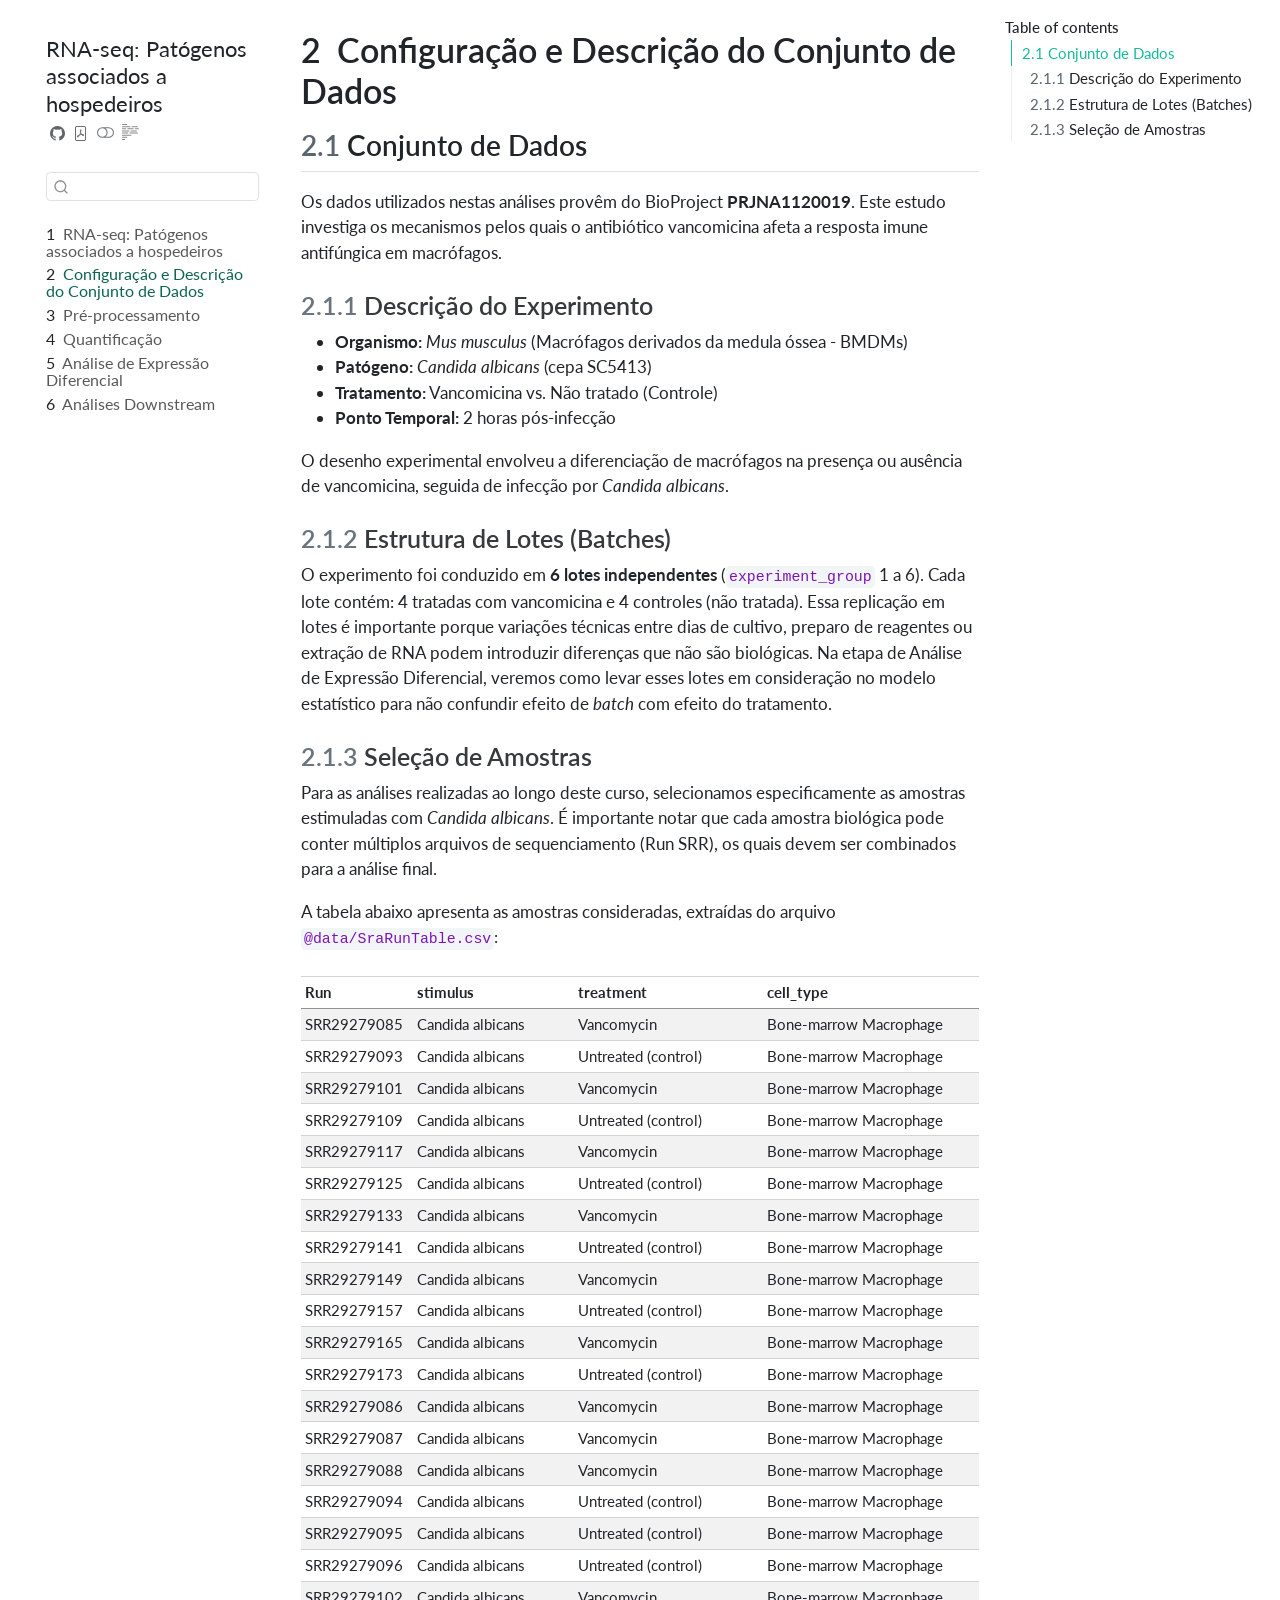
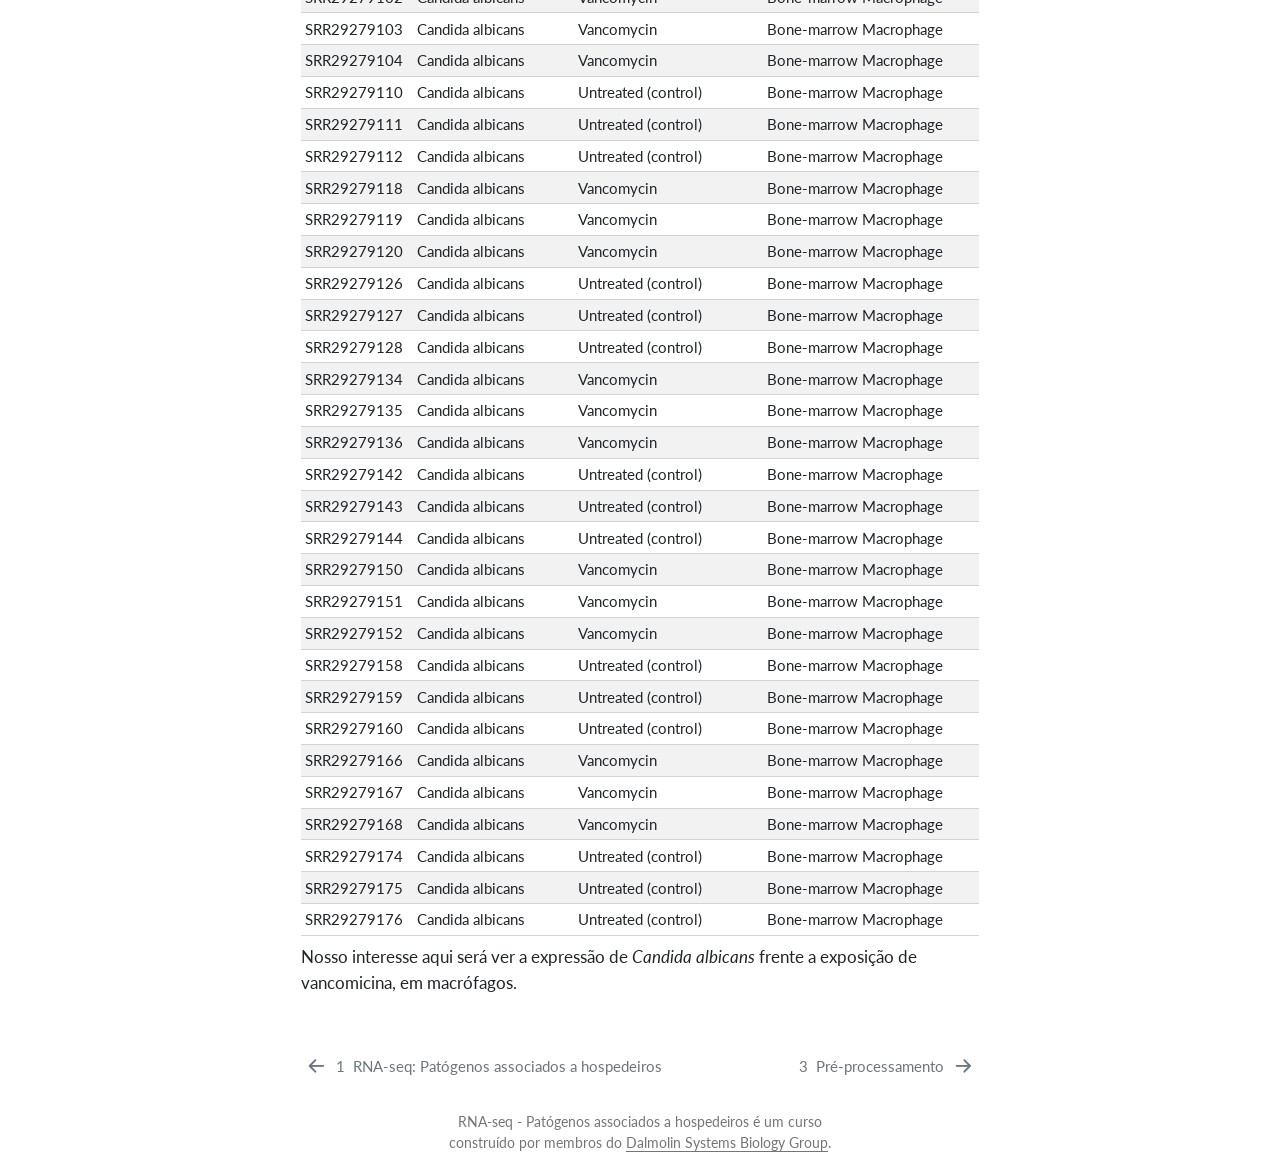
==== commit 99c82c55: "doc: render" ====
--- a/docs/analysis/00_setup.html
+++ b/docs/analysis/00_setup.html
@@ -1,14 +1,13 @@
 <!DOCTYPE html>
 <html xmlns="http://www.w3.org/1999/xhtml" lang="en" xml:lang="en"><head>
-
-<meta charset="utf-8">
-<meta name="generator" content="quarto-1.9.14">
-
+<meta charset="UTF-8">
+<meta name="generator" content="quarto-1.9.36">
 <meta name="viewport" content="width=device-width, initial-scale=1.0, user-scalable=yes">
-
-
 <title>2&nbsp; Configuração e Descrição do Conjunto de Dados – RNA-seq: Patógenos associados a hospedeiros</title>
 <style>
+/* Default styles provided by pandoc.
+** See https://pandoc.org/MANUAL.html#variables-for-html for config info.
+*/
 code{white-space: pre-wrap;}
 span.smallcaps{font-variant: small-caps;}
 div.columns{display: flex; gap: min(4vw, 1.5em);}
@@ -22,7 +21,6 @@
 }
 </style>
 
-
 <script src="../site_libs/quarto-nav/quarto-nav.js"></script>
 <script src="../site_libs/quarto-nav/headroom.min.js"></script>
 <script src="../site_libs/clipboard/clipboard.min.js"></script>
@@ -35,20 +33,18 @@
 <link href="../content/images/dalmolin_icon.svg" rel="icon" type="image/svg+xml">
 <script src="../site_libs/quarto-html/quarto.js" type="module"></script>
 <script src="../site_libs/quarto-html/tabsets/tabsets.js" type="module"></script>
-<script src="../site_libs/quarto-html/axe/axe-check.js" type="module"></script>
 <script src="../site_libs/quarto-html/popper.min.js"></script>
 <script src="../site_libs/quarto-html/tippy.umd.min.js"></script>
 <script src="../site_libs/quarto-html/anchor.min.js"></script>
 <link href="../site_libs/quarto-html/tippy.css" rel="stylesheet">
-<link href="../site_libs/quarto-html/quarto-syntax-highlighting-3485b2d93be123e8f777e710cba6c06e.css" rel="stylesheet" class="quarto-color-scheme" id="quarto-text-highlighting-styles">
-<link href="../site_libs/quarto-html/quarto-syntax-highlighting-dark-59ef0155341c95c0b31ded8cf1727339.css" rel="stylesheet" class="quarto-color-scheme quarto-color-alternate" id="quarto-text-highlighting-styles">
-<link href="../site_libs/quarto-html/quarto-syntax-highlighting-3485b2d93be123e8f777e710cba6c06e.css" rel="stylesheet" class="quarto-color-scheme-extra" id="quarto-text-highlighting-styles">
+<link href="../site_libs/quarto-html/quarto-syntax-highlighting-a06763021a52c43c40a351ac8b799b8f.css" rel="stylesheet" class="quarto-color-scheme" id="quarto-text-highlighting-styles">
+<link href="../site_libs/quarto-html/quarto-syntax-highlighting-dark-dbc92dda8186f57fa2e333fbb71d6a9d.css" rel="stylesheet" class="quarto-color-scheme quarto-color-alternate" id="quarto-text-highlighting-styles">
+<link href="../site_libs/quarto-html/quarto-syntax-highlighting-a06763021a52c43c40a351ac8b799b8f.css" rel="stylesheet" class="quarto-color-scheme-extra" id="quarto-text-highlighting-styles">
 <script src="../site_libs/bootstrap/bootstrap.min.js"></script>
 <link href="../site_libs/bootstrap/bootstrap-icons.css" rel="stylesheet">
-<link href="../site_libs/bootstrap/bootstrap-9bbd077d4201944d018d0c4cb6950598.min.css" rel="stylesheet" append-hash="true" class="quarto-color-scheme" id="quarto-bootstrap" data-mode="light">
-<link href="../site_libs/bootstrap/bootstrap-dark-19bb26631b5c8e2903ac015273b5d5f6.min.css" rel="stylesheet" append-hash="true" class="quarto-color-scheme quarto-color-alternate" id="quarto-bootstrap" data-mode="dark">
-<link href="../site_libs/bootstrap/bootstrap-9bbd077d4201944d018d0c4cb6950598.min.css" rel="stylesheet" append-hash="true" class="quarto-color-scheme-extra" id="quarto-bootstrap" data-mode="light">
-<script id="quarto-search-options" type="application/json">{
+<link href="../site_libs/bootstrap/bootstrap-49fd1f1441fd54ec71df2da41e3b08e6.min.css" rel="stylesheet" append-hash="true" class="quarto-color-scheme" id="quarto-bootstrap" data-mode="light">
+<link href="../site_libs/bootstrap/bootstrap-dark-9082959d1594bdca9ab86728af60ead1.min.css" rel="stylesheet" append-hash="true" class="quarto-color-scheme quarto-color-alternate" id="quarto-bootstrap" data-mode="dark">
+<link href="../site_libs/bootstrap/bootstrap-49fd1f1441fd54ec71df2da41e3b08e6.min.css" rel="stylesheet" append-hash="true" class="quarto-color-scheme-extra" id="quarto-bootstrap" data-mode="light"><script id="quarto-search-options" type="application/json">{
   "location": "sidebar",
   "copy-button": false,
   "collapse-after": 3,
@@ -75,10 +71,7 @@
     "search-label": "Search"
   }
 }</script>
-
-
 </head>
-
 <body class="nav-sidebar floating quarto-light"><script id="quarto-html-before-body" type="application/javascript">
     const toggleBodyColorMode = (bsSheetEl) => {
       const mode = bsSheetEl.getAttribute("data-mode");
@@ -244,9 +237,7 @@
   </script>
 
 <div id="quarto-search-results"></div>
-  <header id="quarto-header" class="headroom fixed-top">
-  <nav class="quarto-secondary-nav">
-    <div class="container-fluid d-flex">
+  <header id="quarto-header" class="headroom fixed-top"><nav class="quarto-secondary-nav"><div class="container-fluid d-flex">
       <button type="button" class="quarto-btn-toggle btn" data-bs-toggle="collapse" role="button" data-bs-target=".quarto-sidebar-collapse-item" aria-controls="quarto-sidebar" aria-expanded="false" aria-label="Toggle sidebar navigation" onclick="if (window.quartoToggleHeadroom) { window.quartoToggleHeadroom(); }">
         <i class="bi bi-layout-text-sidebar-reverse"></i>
       </button>
@@ -257,13 +248,9 @@
         <i class="bi bi-search"></i>
       </button>
     </div>
-  </nav>
-</header>
-<!-- content -->
-<div id="quarto-content" class="quarto-container page-columns page-rows-contents page-layout-article">
+  </nav></header><!-- content --><div id="quarto-content" class="quarto-container page-columns page-rows-contents page-layout-article">
 <!-- sidebar -->
-  <nav id="quarto-sidebar" class="sidebar collapse collapse-horizontal quarto-sidebar-collapse-item sidebar-navigation floating overflow-auto">
-    <div class="pt-lg-2 mt-2 text-left sidebar-header">
+  <nav id="quarto-sidebar" class="sidebar collapse collapse-horizontal quarto-sidebar-collapse-item sidebar-navigation floating overflow-auto"><div class="pt-lg-2 mt-2 text-left sidebar-header">
     <div class="sidebar-title mb-0 py-0">
       <a href="../">RNA-seq: Patógenos associados a hospedeiros</a> 
         <div class="sidebar-tools-main tools-wide">
@@ -285,7 +272,7 @@
         </div>
     <div class="sidebar-menu-container"> 
     <ul class="list-unstyled mt-1">
-        <li class="sidebar-item">
+<li class="sidebar-item">
   <div class="sidebar-item-container"> 
   <a href="../index.html" class="sidebar-item-text sidebar-link">
  <span class="menu-text"><span class="chapter-number">1</span>&nbsp; <span class="chapter-title">RNA-seq: Patógenos associados a hospedeiros</span></span></a>
@@ -300,52 +287,50 @@
         <li class="sidebar-item">
   <div class="sidebar-item-container"> 
   <a href="../analysis/01_preprocessing.html" class="sidebar-item-text sidebar-link">
- <span class="menu-text"><span class="chapter-number">3</span>&nbsp; <span class="chapter-title">Pre-processing</span></span></a>
+ <span class="menu-text"><span class="chapter-number">3</span>&nbsp; <span class="chapter-title">Pré-processamento</span></span></a>
   </div>
 </li>
         <li class="sidebar-item">
   <div class="sidebar-item-container"> 
   <a href="../analysis/02_quantification.html" class="sidebar-item-text sidebar-link">
- <span class="menu-text"><span class="chapter-number">4</span>&nbsp; <span class="chapter-title">Quantification</span></span></a>
+ <span class="menu-text"><span class="chapter-number">4</span>&nbsp; <span class="chapter-title">Quantificação</span></span></a>
   </div>
 </li>
         <li class="sidebar-item">
   <div class="sidebar-item-container"> 
   <a href="../analysis/03_differential_expression.html" class="sidebar-item-text sidebar-link">
- <span class="menu-text"><span class="chapter-number">5</span>&nbsp; <span class="chapter-title">Differential Expression Analysis</span></span></a>
+ <span class="menu-text"><span class="chapter-number">5</span>&nbsp; <span class="chapter-title">Análise de Expressão Diferencial</span></span></a>
   </div>
 </li>
         <li class="sidebar-item">
   <div class="sidebar-item-container"> 
   <a href="../analysis/04_downstream_analyses.html" class="sidebar-item-text sidebar-link">
- <span class="menu-text"><span class="chapter-number">6</span>&nbsp; <span class="chapter-title">Downstream Analyses</span></span></a>
+ <span class="menu-text"><span class="chapter-number">6</span>&nbsp; <span class="chapter-title">Análises Downstream</span></span></a>
   </div>
 </li>
     </ul>
-    </div>
-</nav>
-<div id="quarto-sidebar-glass" class="quarto-sidebar-collapse-item" data-bs-toggle="collapse" data-bs-target=".quarto-sidebar-collapse-item"></div>
+</div>
+</nav><div id="quarto-sidebar-glass" class="quarto-sidebar-collapse-item" data-bs-toggle="collapse" data-bs-target=".quarto-sidebar-collapse-item"></div>
 <!-- margin-sidebar -->
     <div id="quarto-margin-sidebar" class="sidebar margin-sidebar">
-        <nav id="TOC" role="doc-toc" class="toc-active">
-    <h2 id="toc-title">Table of contents</h2>
+        <nav id="TOC" role="doc-toc" class="toc-active"><h2 id="toc-title">Table of contents</h2>
    
   <ul>
-  <li><a href="#conjunto-de-dados" id="toc-conjunto-de-dados" class="nav-link active" data-scroll-target="#conjunto-de-dados"><span class="header-section-number">2.1</span> Conjunto de Dados</a>
+<li>
+<a href="#conjunto-de-dados" id="toc-conjunto-de-dados" class="nav-link active" data-scroll-target="#conjunto-de-dados"><span class="header-section-number">2.1</span> Conjunto de Dados</a>
   <ul class="collapse">
-  <li><a href="#descrição-do-experimento" id="toc-descrição-do-experimento" class="nav-link" data-scroll-target="#descrição-do-experimento"><span class="header-section-number">2.1.1</span> Descrição do Experimento</a></li>
-  <li><a href="#seleção-de-amostras" id="toc-seleção-de-amostras" class="nav-link" data-scroll-target="#seleção-de-amostras"><span class="header-section-number">2.1.2</span> Seleção de Amostras</a></li>
-  </ul></li>
+<li><a href="#descri%C3%A7%C3%A3o-do-experimento" id="toc-descrição-do-experimento" class="nav-link" data-scroll-target="#descri%C3%A7%C3%A3o-do-experimento"><span class="header-section-number">2.1.1</span> Descrição do Experimento</a></li>
+  <li><a href="#estrutura-de-lotes-batches" id="toc-estrutura-de-lotes-batches" class="nav-link" data-scroll-target="#estrutura-de-lotes-batches"><span class="header-section-number">2.1.2</span> Estrutura de Lotes (Batches)</a></li>
+  <li><a href="#sele%C3%A7%C3%A3o-de-amostras" id="toc-seleção-de-amostras" class="nav-link" data-scroll-target="#sele%C3%A7%C3%A3o-de-amostras"><span class="header-section-number">2.1.3</span> Seleção de Amostras</a></li>
   </ul>
-</nav>
+</li>
+  </ul></nav>
     </div>
 <!-- main -->
-<main class="content" id="quarto-document-content">
-
-
-<header id="title-block-header" class="quarto-title-block default">
-<div class="quarto-title">
-<h1 class="title"><span class="chapter-number">2</span>&nbsp; <span class="chapter-title">Configuração e Descrição do Conjunto de Dados</span></h1>
+<main class="content" id="quarto-document-content"><header id="title-block-header" class="quarto-title-block default"><div class="quarto-title">
+<h1 class="title">
+<span class="chapter-number">2</span>&nbsp; <span class="chapter-title">Configuração e Descrição do Conjunto de Dados</span>
+</h1>
 </div>
 
 
@@ -359,25 +344,28 @@
   
 
 
-</header>
-
-
-<section id="conjunto-de-dados" class="level2" data-number="2.1">
-<h2 data-number="2.1" class="anchored" data-anchor-id="conjunto-de-dados"><span class="header-section-number">2.1</span> Conjunto de Dados</h2>
+</header><section id="conjunto-de-dados" class="level2" data-number="2.1"><h2 data-number="2.1" class="anchored" data-anchor-id="conjunto-de-dados">
+<span class="header-section-number">2.1</span> Conjunto de Dados</h2>
 <p>Os dados utilizados nestas análises provêm do BioProject <strong>PRJNA1120019</strong>. Este estudo investiga os mecanismos pelos quais o antibiótico vancomicina afeta a resposta imune antifúngica em macrófagos.</p>
-<section id="descrição-do-experimento" class="level3" data-number="2.1.1">
-<h3 data-number="2.1.1" class="anchored" data-anchor-id="descrição-do-experimento"><span class="header-section-number">2.1.1</span> Descrição do Experimento</h3>
+<section id="descrição-do-experimento" class="level3" data-number="2.1.1"><h3 data-number="2.1.1" class="anchored" data-anchor-id="descrição-do-experimento">
+<span class="header-section-number">2.1.1</span> Descrição do Experimento</h3>
 <ul>
-<li><strong>Organismo:</strong> <em>Mus musculus</em> (Macrófagos derivados da medula óssea - BMDMs)</li>
-<li><strong>Patógeno:</strong> <em>Candida albicans</em> (cepa SC5413)</li>
-<li><strong>Tratamento:</strong> Vancomicina vs.&nbsp;Não tratado (Controle)</li>
-<li><strong>Ponto Temporal:</strong> 2 horas pós-infecção</li>
+<li>
+<strong>Organismo:</strong> <em>Mus musculus</em> (Macrófagos derivados da medula óssea - BMDMs)</li>
+<li>
+<strong>Patógeno:</strong> <em>Candida albicans</em> (cepa SC5413)</li>
+<li>
+<strong>Tratamento:</strong> Vancomicina vs.&nbsp;Não tratado (Controle)</li>
+<li>
+<strong>Ponto Temporal:</strong> 2 horas pós-infecção</li>
 </ul>
 <p>O desenho experimental envolveu a diferenciação de macrófagos na presença ou ausência de vancomicina, seguida de infecção por <em>Candida albicans</em>.</p>
-</section>
-<section id="seleção-de-amostras" class="level3" data-number="2.1.2">
-<h3 data-number="2.1.2" class="anchored" data-anchor-id="seleção-de-amostras"><span class="header-section-number">2.1.2</span> Seleção de Amostras</h3>
-<p>Para as análises realizadas ao longo deste curso, selecionamos especificamente as amostras estimuladas com <em>Candida albicans</em>. É importante notar que cada amostra (identificada pelo prefixo GSM) pode conter múltiplos arquivos de sequenciamento (Run SRR), os quais devem ser combinados para a análise final.</p>
+</section><section id="estrutura-de-lotes-batches" class="level3" data-number="2.1.2"><h3 data-number="2.1.2" class="anchored" data-anchor-id="estrutura-de-lotes-batches">
+<span class="header-section-number">2.1.2</span> Estrutura de Lotes (Batches)</h3>
+<p>O experimento foi conduzido em <strong>6 lotes independentes</strong> (<code>experiment_group</code> 1 a 6). Cada lote contém: 4 tratadas com vancomicina e 4 controles (não tratada). Essa replicação em lotes é importante porque variações técnicas entre dias de cultivo, preparo de reagentes ou extração de RNA podem introduzir diferenças que não são biológicas. Na etapa de Análise de Expressão Diferencial, veremos como levar esses lotes em consideração no modelo estatístico para não confundir efeito de <em>batch</em> com efeito do tratamento.</p>
+</section><section id="seleção-de-amostras" class="level3" data-number="2.1.3"><h3 data-number="2.1.3" class="anchored" data-anchor-id="seleção-de-amostras">
+<span class="header-section-number">2.1.3</span> Seleção de Amostras</h3>
+<p>Para as análises realizadas ao longo deste curso, selecionamos especificamente as amostras estimuladas com <em>Candida albicans</em>. É importante notar que cada amostra biológica pode conter múltiplos arquivos de sequenciamento (Run SRR), os quais devem ser combinados para a análise final.</p>
 <p>A tabela abaixo apresenta as amostras consideradas, extraídas do arquivo <code>@data/SraRunTable.csv</code>:</p>
 <div class="cell">
 <div class="cell-output-display">
@@ -388,14 +376,12 @@
 <col style="width: 27%">
 <col style="width: 31%">
 </colgroup>
-<thead>
-<tr class="header">
+<thead><tr class="header">
 <th style="text-align: left;">Run</th>
 <th style="text-align: left;">stimulus</th>
 <th style="text-align: left;">treatment</th>
 <th style="text-align: left;">cell_type</th>
-</tr>
-</thead>
+</tr></thead>
 <tbody>
 <tr class="odd">
 <td style="text-align: left;">SRR29279085</td>
@@ -692,11 +678,7 @@
 <p>Nosso interesse aqui será ver a expressão de <em>Candida albicans</em> frente a exposição de vancomicina, em macrófagos.</p>
 
 
-</section>
-</section>
-
-</main> <!-- /main -->
-<script id="quarto-html-after-body" type="application/javascript">
+</section></section></main><!-- /main --><script id="quarto-html-after-body" type="application/javascript">
   window.document.addEventListener("DOMContentLoaded", function (event) {
     // Ensure there is a toggle, if there isn't float one in the top right
     if (window.document.querySelector('.quarto-color-scheme-toggle') === null) {
@@ -1108,22 +1090,19 @@
       }
     }
   });
-  </script>
-<nav class="page-navigation">
-  <div class="nav-page nav-page-previous">
+  </script><nav class="page-navigation"><div class="nav-page nav-page-previous">
       <a href="../index.html" class="pagination-link" aria-label="RNA-seq: Patógenos associados a hospedeiros">
         <i class="bi bi-arrow-left-short"></i> <span class="nav-page-text"><span class="chapter-number">1</span>&nbsp; <span class="chapter-title">RNA-seq: Patógenos associados a hospedeiros</span></span>
       </a>          
   </div>
   <div class="nav-page nav-page-next">
-      <a href="../analysis/01_preprocessing.html" class="pagination-link" aria-label="Pre-processing">
-        <span class="nav-page-text"><span class="chapter-number">3</span>&nbsp; <span class="chapter-title">Pre-processing</span></span> <i class="bi bi-arrow-right-short"></i>
+      <a href="../analysis/01_preprocessing.html" class="pagination-link" aria-label="Pré-processamento">
+        <span class="nav-page-text"><span class="chapter-number">3</span>&nbsp; <span class="chapter-title">Pré-processamento</span></span> <i class="bi bi-arrow-right-short"></i>
       </a>
   </div>
 </nav>
 </div> <!-- /content -->
-<footer class="footer">
-  <div class="nav-footer">
+<footer class="footer"><div class="nav-footer">
     <div class="nav-footer-left">
       &nbsp;
     </div>   
@@ -1137,6 +1116,4 @@
 </footer>
 
 
-
-
 </body></html>
--- a/docs/site_libs/quarto-html/quarto-syntax-highlighting-a06763021a52c43c40a351ac8b799b8f.css
+++ b/docs/site_libs/quarto-html/quarto-syntax-highlighting-a06763021a52c43c40a351ac8b799b8f.css
@@ -0,0 +1,210 @@
+/* quarto syntax highlight colors */
+:root {
+  --quarto-hl-al-color: #ff5555;
+  --quarto-hl-an-color: #6a737d;
+  --quarto-hl-at-color: #d73a49;
+  --quarto-hl-bn-color: #005cc5;
+  --quarto-hl-bu-color: #d73a49;
+  --quarto-hl-ch-color: #032f62;
+  --quarto-hl-co-color: #6a737d;
+  --quarto-hl-cv-color: #6a737d;
+  --quarto-hl-cn-color: #005cc5;
+  --quarto-hl-cf-color: #d73a49;
+  --quarto-hl-dt-color: #d73a49;
+  --quarto-hl-dv-color: #005cc5;
+  --quarto-hl-do-color: #6a737d;
+  --quarto-hl-er-color: #ff5555;
+  --quarto-hl-ex-color: #d73a49;
+  --quarto-hl-fl-color: #005cc5;
+  --quarto-hl-fu-color: #6f42c1;
+  --quarto-hl-im-color: #032f62;
+  --quarto-hl-in-color: #6a737d;
+  --quarto-hl-kw-color: #d73a49;
+  --quarto-hl-op-color: #24292e;
+  --quarto-hl-pp-color: #d73a49;
+  --quarto-hl-re-color: #6a737d;
+  --quarto-hl-sc-color: #005cc5;
+  --quarto-hl-ss-color: #032f62;
+  --quarto-hl-st-color: #032f62;
+  --quarto-hl-va-color: #e36209;
+  --quarto-hl-vs-color: #032f62;
+  --quarto-hl-wa-color: #ff5555;
+}
+
+/* other quarto variables */
+:root {
+  --quarto-font-monospace: SFMono-Regular, Menlo, Monaco, Consolas, "Liberation Mono", "Courier New", monospace;
+}
+
+/* syntax highlight based on Pandoc's rules */
+pre > code.sourceCode > span {
+  color: #24292e;
+}
+
+code.sourceCode > span {
+  color: #24292e;
+}
+
+div.sourceCode,
+div.sourceCode pre.sourceCode {
+  color: #24292e;
+}
+
+/* Normal */
+code span {
+  color: #24292e;
+}
+
+/* Alert */
+code span.al {
+  font-weight: bold;
+  color: #ff5555;
+}
+
+/* Annotation */
+code span.an {
+  color: #6a737d;
+}
+
+/* Attribute */
+code span.at {
+  color: #d73a49;
+}
+
+/* BaseN */
+code span.bn {
+  color: #005cc5;
+}
+
+/* BuiltIn */
+code span.bu {
+  color: #d73a49;
+}
+
+/* ControlFlow */
+code span.cf {
+  color: #d73a49;
+}
+
+/* Char */
+code span.ch {
+  color: #032f62;
+}
+
+/* Constant */
+code span.cn {
+  color: #005cc5;
+}
+
+/* Comment */
+code span.co {
+  color: #6a737d;
+}
+
+/* CommentVar */
+code span.cv {
+  color: #6a737d;
+}
+
+/* Documentation */
+code span.do {
+  color: #6a737d;
+}
+
+/* DataType */
+code span.dt {
+  color: #d73a49;
+}
+
+/* DecVal */
+code span.dv {
+  color: #005cc5;
+}
+
+/* Error */
+code span.er {
+  color: #ff5555;
+  text-decoration: underline;
+}
+
+/* Extension */
+code span.ex {
+  font-weight: bold;
+  color: #d73a49;
+}
+
+/* Float */
+code span.fl {
+  color: #005cc5;
+}
+
+/* Function */
+code span.fu {
+  color: #6f42c1;
+}
+
+/* Import */
+code span.im {
+  color: #032f62;
+}
+
+/* Information */
+code span.in {
+  color: #6a737d;
+}
+
+/* Keyword */
+code span.kw {
+  color: #d73a49;
+}
+
+/* Operator */
+code span.op {
+  color: #24292e;
+}
+
+/* Preprocessor */
+code span.pp {
+  color: #d73a49;
+}
+
+/* RegionMarker */
+code span.re {
+  color: #6a737d;
+}
+
+/* SpecialChar */
+code span.sc {
+  color: #005cc5;
+}
+
+/* SpecialString */
+code span.ss {
+  color: #032f62;
+}
+
+/* String */
+code span.st {
+  color: #032f62;
+}
+
+/* Variable */
+code span.va {
+  color: #e36209;
+}
+
+/* VerbatimString */
+code span.vs {
+  color: #032f62;
+}
+
+/* Warning */
+code span.wa {
+  color: #ff5555;
+}
+
+.prevent-inlining {
+  content: "</";
+}
+
+/*# sourceMappingURL=46e398abf449b319388f84d8d856e60b.css.map */
--- a/docs/site_libs/quarto-html/quarto-syntax-highlighting-dark-dbc92dda8186f57fa2e333fbb71d6a9d.css
+++ b/docs/site_libs/quarto-html/quarto-syntax-highlighting-dark-dbc92dda8186f57fa2e333fbb71d6a9d.css
@@ -0,0 +1,210 @@
+/* quarto syntax highlight colors */
+:root {
+  --quarto-hl-al-color: #ff5555;
+  --quarto-hl-an-color: #6a737d;
+  --quarto-hl-at-color: #f97583;
+  --quarto-hl-bn-color: #79b8ff;
+  --quarto-hl-bu-color: #f97583;
+  --quarto-hl-ch-color: #9ecbff;
+  --quarto-hl-co-color: #6a737d;
+  --quarto-hl-cv-color: #6a737d;
+  --quarto-hl-cn-color: #79b8ff;
+  --quarto-hl-cf-color: #f97583;
+  --quarto-hl-dt-color: #f97583;
+  --quarto-hl-dv-color: #79b8ff;
+  --quarto-hl-do-color: #6a737d;
+  --quarto-hl-er-color: #ff5555;
+  --quarto-hl-ex-color: #f97583;
+  --quarto-hl-fl-color: #79b8ff;
+  --quarto-hl-fu-color: #b392f0;
+  --quarto-hl-im-color: #9ecbff;
+  --quarto-hl-in-color: #6a737d;
+  --quarto-hl-kw-color: #f97583;
+  --quarto-hl-op-color: #e1e4e8;
+  --quarto-hl-pp-color: #f97583;
+  --quarto-hl-re-color: #6a737d;
+  --quarto-hl-sc-color: #79b8ff;
+  --quarto-hl-ss-color: #9ecbff;
+  --quarto-hl-st-color: #9ecbff;
+  --quarto-hl-va-color: #ffab70;
+  --quarto-hl-vs-color: #9ecbff;
+  --quarto-hl-wa-color: #ff5555;
+}
+
+/* other quarto variables */
+:root {
+  --quarto-font-monospace: SFMono-Regular, Menlo, Monaco, Consolas, "Liberation Mono", "Courier New", monospace;
+}
+
+/* syntax highlight based on Pandoc's rules */
+pre > code.sourceCode > span {
+  color: #e1e4e8;
+}
+
+code.sourceCode > span {
+  color: #e1e4e8;
+}
+
+div.sourceCode,
+div.sourceCode pre.sourceCode {
+  color: #e1e4e8;
+}
+
+/* Normal */
+code span {
+  color: #e1e4e8;
+}
+
+/* Alert */
+code span.al {
+  font-weight: bold;
+  color: #ff5555;
+}
+
+/* Annotation */
+code span.an {
+  color: #6a737d;
+}
+
+/* Attribute */
+code span.at {
+  color: #f97583;
+}
+
+/* BaseN */
+code span.bn {
+  color: #79b8ff;
+}
+
+/* BuiltIn */
+code span.bu {
+  color: #f97583;
+}
+
+/* ControlFlow */
+code span.cf {
+  color: #f97583;
+}
+
+/* Char */
+code span.ch {
+  color: #9ecbff;
+}
+
+/* Constant */
+code span.cn {
+  color: #79b8ff;
+}
+
+/* Comment */
+code span.co {
+  color: #6a737d;
+}
+
+/* CommentVar */
+code span.cv {
+  color: #6a737d;
+}
+
+/* Documentation */
+code span.do {
+  color: #6a737d;
+}
+
+/* DataType */
+code span.dt {
+  color: #f97583;
+}
+
+/* DecVal */
+code span.dv {
+  color: #79b8ff;
+}
+
+/* Error */
+code span.er {
+  color: #ff5555;
+  text-decoration: underline;
+}
+
+/* Extension */
+code span.ex {
+  font-weight: bold;
+  color: #f97583;
+}
+
+/* Float */
+code span.fl {
+  color: #79b8ff;
+}
+
+/* Function */
+code span.fu {
+  color: #b392f0;
+}
+
+/* Import */
+code span.im {
+  color: #9ecbff;
+}
+
+/* Information */
+code span.in {
+  color: #6a737d;
+}
+
+/* Keyword */
+code span.kw {
+  color: #f97583;
+}
+
+/* Operator */
+code span.op {
+  color: #e1e4e8;
+}
+
+/* Preprocessor */
+code span.pp {
+  color: #f97583;
+}
+
+/* RegionMarker */
+code span.re {
+  color: #6a737d;
+}
+
+/* SpecialChar */
+code span.sc {
+  color: #79b8ff;
+}
+
+/* SpecialString */
+code span.ss {
+  color: #9ecbff;
+}
+
+/* String */
+code span.st {
+  color: #9ecbff;
+}
+
+/* Variable */
+code span.va {
+  color: #ffab70;
+}
+
+/* VerbatimString */
+code span.vs {
+  color: #9ecbff;
+}
+
+/* Warning */
+code span.wa {
+  color: #ff5555;
+}
+
+.prevent-inlining {
+  content: "</";
+}
+
+/*# sourceMappingURL=5b44f16740065ab3ac5bade16adfc271.css.map */
--- a/docs/site_libs/quarto-html/quarto-syntax-highlighting-a06763021a52c43c40a351ac8b799b8f.css
+++ b/docs/site_libs/quarto-html/quarto-syntax-highlighting-a06763021a52c43c40a351ac8b799b8f.css
@@ -0,0 +1,210 @@
+/* quarto syntax highlight colors */
+:root {
+  --quarto-hl-al-color: #ff5555;
+  --quarto-hl-an-color: #6a737d;
+  --quarto-hl-at-color: #d73a49;
+  --quarto-hl-bn-color: #005cc5;
+  --quarto-hl-bu-color: #d73a49;
+  --quarto-hl-ch-color: #032f62;
+  --quarto-hl-co-color: #6a737d;
+  --quarto-hl-cv-color: #6a737d;
+  --quarto-hl-cn-color: #005cc5;
+  --quarto-hl-cf-color: #d73a49;
+  --quarto-hl-dt-color: #d73a49;
+  --quarto-hl-dv-color: #005cc5;
+  --quarto-hl-do-color: #6a737d;
+  --quarto-hl-er-color: #ff5555;
+  --quarto-hl-ex-color: #d73a49;
+  --quarto-hl-fl-color: #005cc5;
+  --quarto-hl-fu-color: #6f42c1;
+  --quarto-hl-im-color: #032f62;
+  --quarto-hl-in-color: #6a737d;
+  --quarto-hl-kw-color: #d73a49;
+  --quarto-hl-op-color: #24292e;
+  --quarto-hl-pp-color: #d73a49;
+  --quarto-hl-re-color: #6a737d;
+  --quarto-hl-sc-color: #005cc5;
+  --quarto-hl-ss-color: #032f62;
+  --quarto-hl-st-color: #032f62;
+  --quarto-hl-va-color: #e36209;
+  --quarto-hl-vs-color: #032f62;
+  --quarto-hl-wa-color: #ff5555;
+}
+
+/* other quarto variables */
+:root {
+  --quarto-font-monospace: SFMono-Regular, Menlo, Monaco, Consolas, "Liberation Mono", "Courier New", monospace;
+}
+
+/* syntax highlight based on Pandoc's rules */
+pre > code.sourceCode > span {
+  color: #24292e;
+}
+
+code.sourceCode > span {
+  color: #24292e;
+}
+
+div.sourceCode,
+div.sourceCode pre.sourceCode {
+  color: #24292e;
+}
+
+/* Normal */
+code span {
+  color: #24292e;
+}
+
+/* Alert */
+code span.al {
+  font-weight: bold;
+  color: #ff5555;
+}
+
+/* Annotation */
+code span.an {
+  color: #6a737d;
+}
+
+/* Attribute */
+code span.at {
+  color: #d73a49;
+}
+
+/* BaseN */
+code span.bn {
+  color: #005cc5;
+}
+
+/* BuiltIn */
+code span.bu {
+  color: #d73a49;
+}
+
+/* ControlFlow */
+code span.cf {
+  color: #d73a49;
+}
+
+/* Char */
+code span.ch {
+  color: #032f62;
+}
+
+/* Constant */
+code span.cn {
+  color: #005cc5;
+}
+
+/* Comment */
+code span.co {
+  color: #6a737d;
+}
+
+/* CommentVar */
+code span.cv {
+  color: #6a737d;
+}
+
+/* Documentation */
+code span.do {
+  color: #6a737d;
+}
+
+/* DataType */
+code span.dt {
+  color: #d73a49;
+}
+
+/* DecVal */
+code span.dv {
+  color: #005cc5;
+}
+
+/* Error */
+code span.er {
+  color: #ff5555;
+  text-decoration: underline;
+}
+
+/* Extension */
+code span.ex {
+  font-weight: bold;
+  color: #d73a49;
+}
+
+/* Float */
+code span.fl {
+  color: #005cc5;
+}
+
+/* Function */
+code span.fu {
+  color: #6f42c1;
+}
+
+/* Import */
+code span.im {
+  color: #032f62;
+}
+
+/* Information */
+code span.in {
+  color: #6a737d;
+}
+
+/* Keyword */
+code span.kw {
+  color: #d73a49;
+}
+
+/* Operator */
+code span.op {
+  color: #24292e;
+}
+
+/* Preprocessor */
+code span.pp {
+  color: #d73a49;
+}
+
+/* RegionMarker */
+code span.re {
+  color: #6a737d;
+}
+
+/* SpecialChar */
+code span.sc {
+  color: #005cc5;
+}
+
+/* SpecialString */
+code span.ss {
+  color: #032f62;
+}
+
+/* String */
+code span.st {
+  color: #032f62;
+}
+
+/* Variable */
+code span.va {
+  color: #e36209;
+}
+
+/* VerbatimString */
+code span.vs {
+  color: #032f62;
+}
+
+/* Warning */
+code span.wa {
+  color: #ff5555;
+}
+
+.prevent-inlining {
+  content: "</";
+}
+
+/*# sourceMappingURL=46e398abf449b319388f84d8d856e60b.css.map */
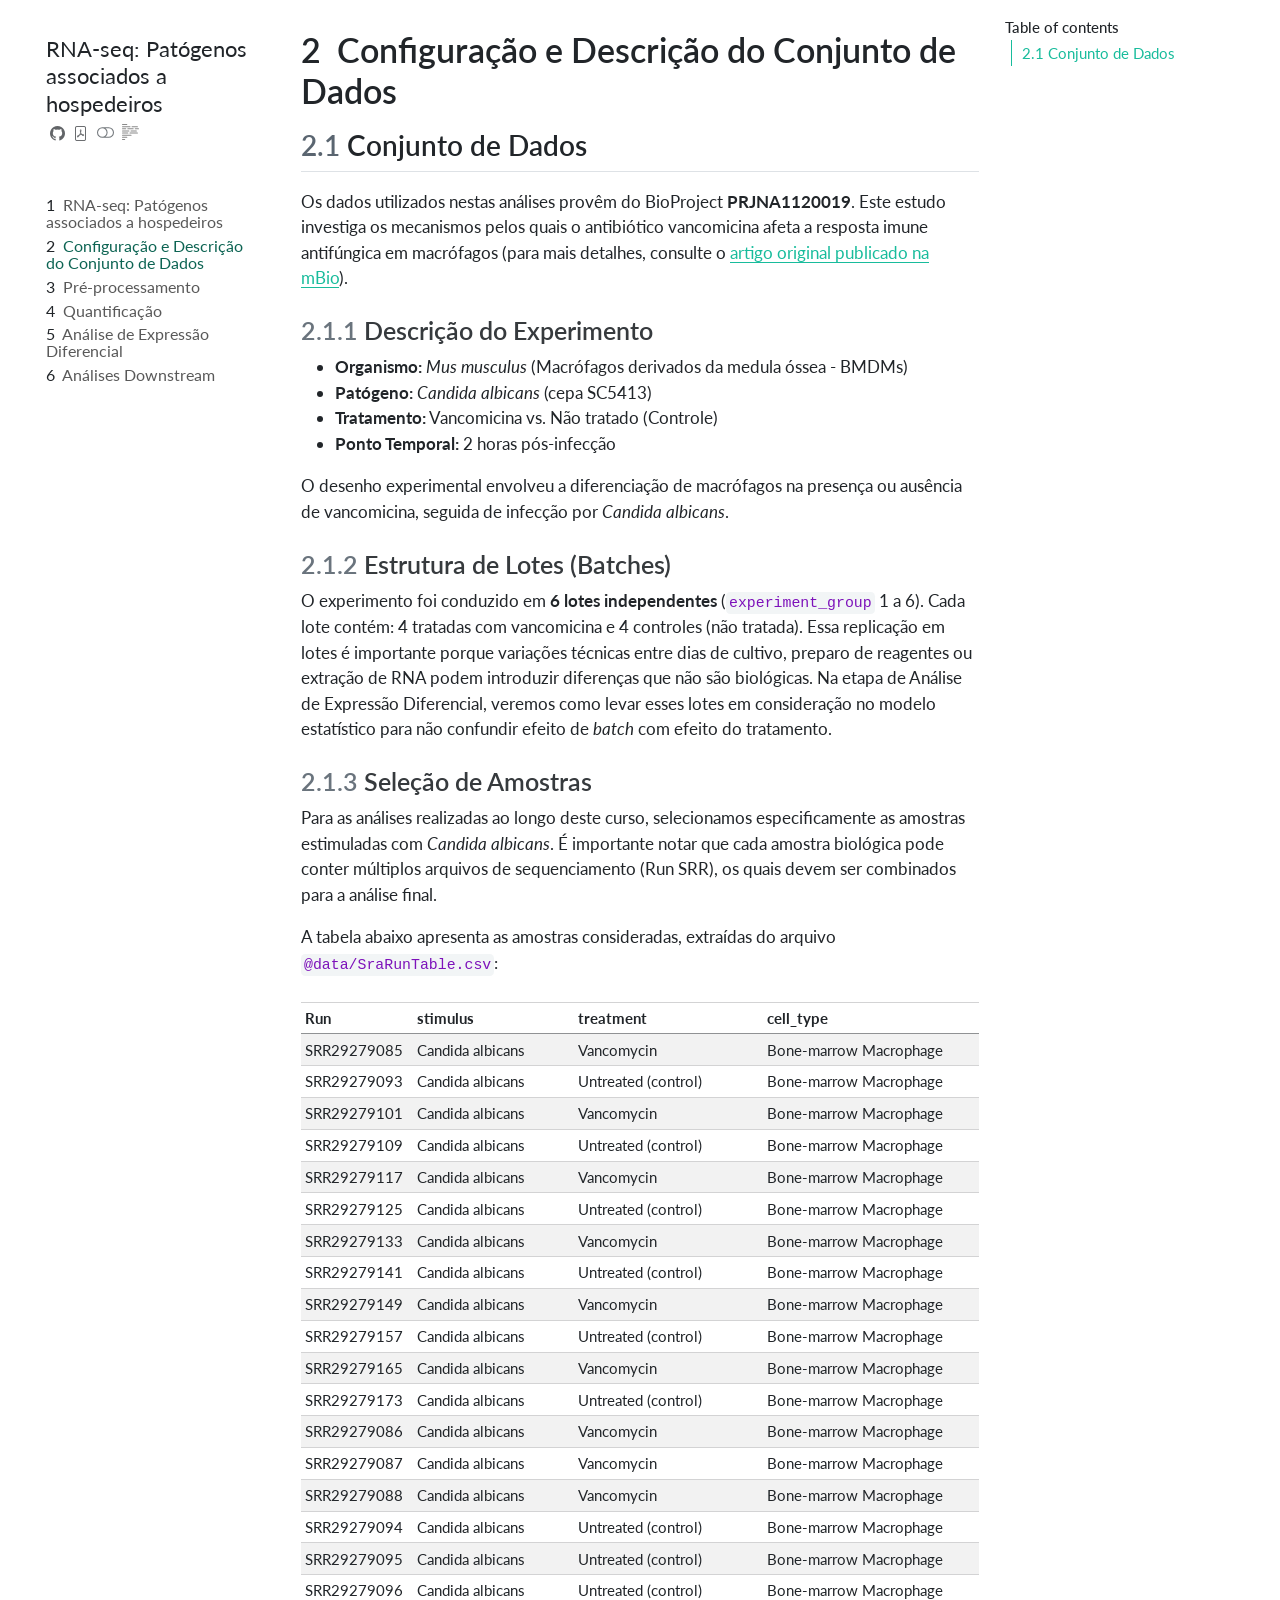
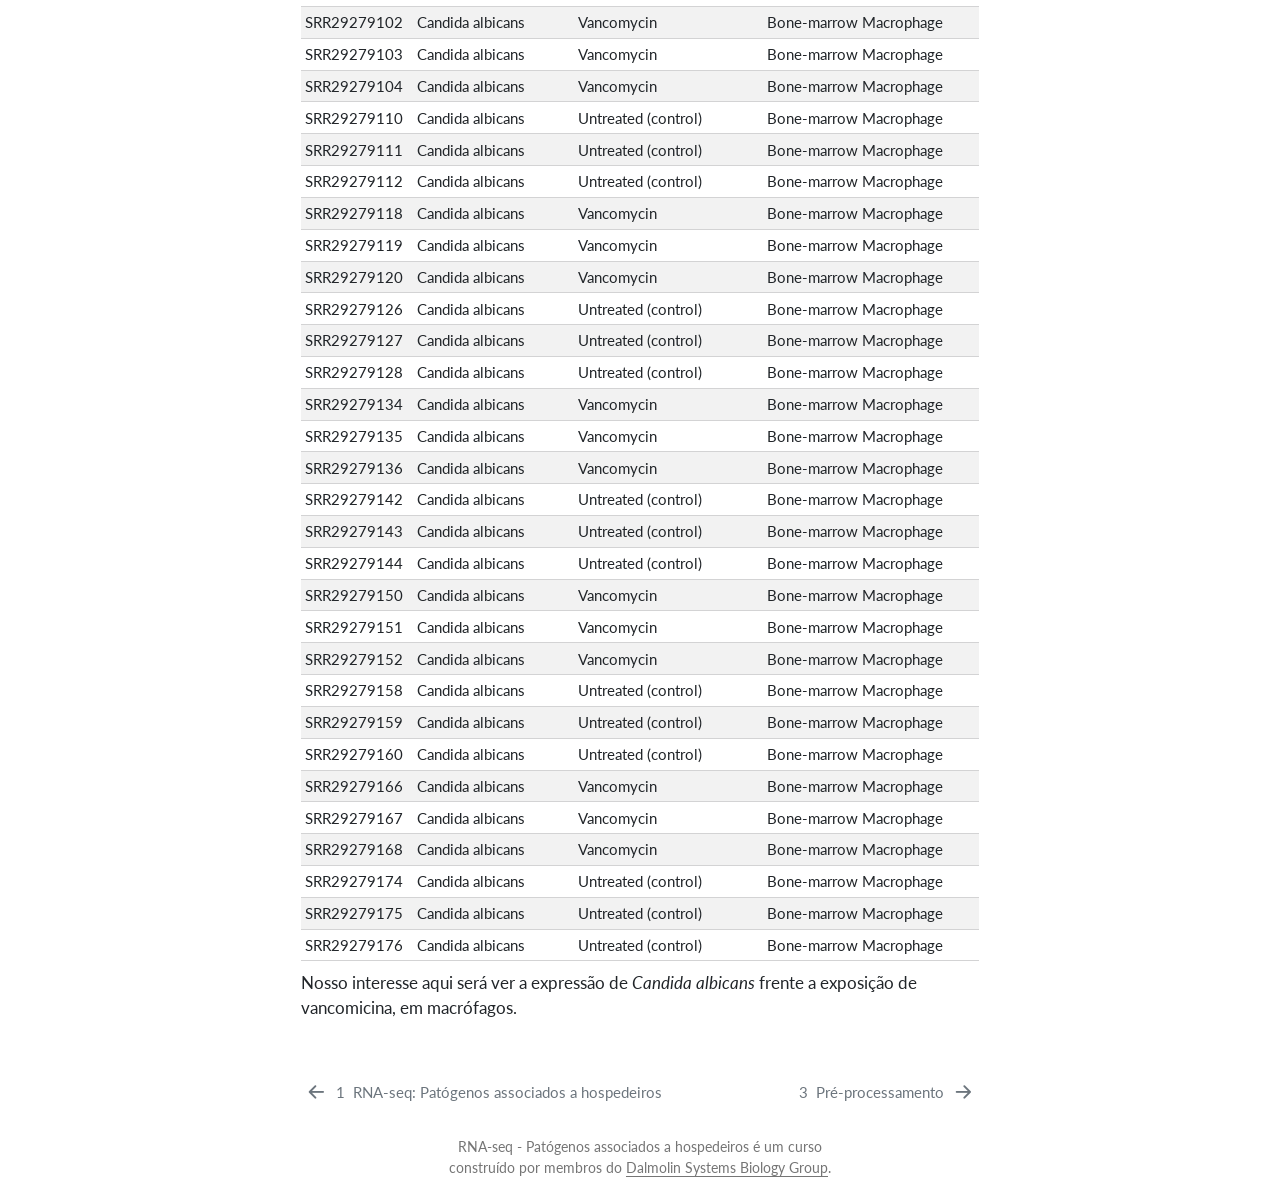
==== commit 1cc6bcf0: "fix: Apply suggestions from Rodrigo" ====
--- a/docs/analysis/00_setup.html
+++ b/docs/analysis/00_setup.html
@@ -1,13 +1,10 @@
 <!DOCTYPE html>
 <html xmlns="http://www.w3.org/1999/xhtml" lang="en" xml:lang="en"><head>
 <meta charset="UTF-8">
-<meta name="generator" content="quarto-1.9.36">
+<meta name="generator" content="quarto-1.9.14">
 <meta name="viewport" content="width=device-width, initial-scale=1.0, user-scalable=yes">
 <title>2&nbsp; Configuração e Descrição do Conjunto de Dados – RNA-seq: Patógenos associados a hospedeiros</title>
 <style>
-/* Default styles provided by pandoc.
-** See https://pandoc.org/MANUAL.html#variables-for-html for config info.
-*/
 code{white-space: pre-wrap;}
 span.smallcaps{font-variant: small-caps;}
 div.columns{display: flex; gap: min(4vw, 1.5em);}
@@ -33,18 +30,19 @@
 <link href="../content/images/dalmolin_icon.svg" rel="icon" type="image/svg+xml">
 <script src="../site_libs/quarto-html/quarto.js" type="module"></script>
 <script src="../site_libs/quarto-html/tabsets/tabsets.js" type="module"></script>
+<script src="../site_libs/quarto-html/axe/axe-check.js" type="module"></script>
 <script src="../site_libs/quarto-html/popper.min.js"></script>
 <script src="../site_libs/quarto-html/tippy.umd.min.js"></script>
 <script src="../site_libs/quarto-html/anchor.min.js"></script>
 <link href="../site_libs/quarto-html/tippy.css" rel="stylesheet">
-<link href="../site_libs/quarto-html/quarto-syntax-highlighting-a06763021a52c43c40a351ac8b799b8f.css" rel="stylesheet" class="quarto-color-scheme" id="quarto-text-highlighting-styles">
-<link href="../site_libs/quarto-html/quarto-syntax-highlighting-dark-dbc92dda8186f57fa2e333fbb71d6a9d.css" rel="stylesheet" class="quarto-color-scheme quarto-color-alternate" id="quarto-text-highlighting-styles">
-<link href="../site_libs/quarto-html/quarto-syntax-highlighting-a06763021a52c43c40a351ac8b799b8f.css" rel="stylesheet" class="quarto-color-scheme-extra" id="quarto-text-highlighting-styles">
+<link href="../site_libs/quarto-html/quarto-syntax-highlighting-3485b2d93be123e8f777e710cba6c06e.css" rel="stylesheet" class="quarto-color-scheme" id="quarto-text-highlighting-styles">
+<link href="../site_libs/quarto-html/quarto-syntax-highlighting-dark-59ef0155341c95c0b31ded8cf1727339.css" rel="stylesheet" class="quarto-color-scheme quarto-color-alternate" id="quarto-text-highlighting-styles">
+<link href="../site_libs/quarto-html/quarto-syntax-highlighting-3485b2d93be123e8f777e710cba6c06e.css" rel="stylesheet" class="quarto-color-scheme-extra" id="quarto-text-highlighting-styles">
 <script src="../site_libs/bootstrap/bootstrap.min.js"></script>
 <link href="../site_libs/bootstrap/bootstrap-icons.css" rel="stylesheet">
-<link href="../site_libs/bootstrap/bootstrap-49fd1f1441fd54ec71df2da41e3b08e6.min.css" rel="stylesheet" append-hash="true" class="quarto-color-scheme" id="quarto-bootstrap" data-mode="light">
-<link href="../site_libs/bootstrap/bootstrap-dark-9082959d1594bdca9ab86728af60ead1.min.css" rel="stylesheet" append-hash="true" class="quarto-color-scheme quarto-color-alternate" id="quarto-bootstrap" data-mode="dark">
-<link href="../site_libs/bootstrap/bootstrap-49fd1f1441fd54ec71df2da41e3b08e6.min.css" rel="stylesheet" append-hash="true" class="quarto-color-scheme-extra" id="quarto-bootstrap" data-mode="light"><script id="quarto-search-options" type="application/json">{
+<link href="../site_libs/bootstrap/bootstrap-9bbd077d4201944d018d0c4cb6950598.min.css" rel="stylesheet" append-hash="true" class="quarto-color-scheme" id="quarto-bootstrap" data-mode="light">
+<link href="../site_libs/bootstrap/bootstrap-dark-19bb26631b5c8e2903ac015273b5d5f6.min.css" rel="stylesheet" append-hash="true" class="quarto-color-scheme quarto-color-alternate" id="quarto-bootstrap" data-mode="dark">
+<link href="../site_libs/bootstrap/bootstrap-9bbd077d4201944d018d0c4cb6950598.min.css" rel="stylesheet" append-hash="true" class="quarto-color-scheme-extra" id="quarto-bootstrap" data-mode="light"><script id="quarto-search-options" type="application/json">{
   "location": "sidebar",
   "copy-button": false,
   "collapse-after": 3,
@@ -346,7 +344,7 @@
 
 </header><section id="conjunto-de-dados" class="level2" data-number="2.1"><h2 data-number="2.1" class="anchored" data-anchor-id="conjunto-de-dados">
 <span class="header-section-number">2.1</span> Conjunto de Dados</h2>
-<p>Os dados utilizados nestas análises provêm do BioProject <strong>PRJNA1120019</strong>. Este estudo investiga os mecanismos pelos quais o antibiótico vancomicina afeta a resposta imune antifúngica em macrófagos.</p>
+<p>Os dados utilizados nestas análises provêm do BioProject <strong>PRJNA1120019</strong>. Este estudo investiga os mecanismos pelos quais o antibiótico vancomicina afeta a resposta imune antifúngica em macrófagos (para mais detalhes, consulte o <a href="https://journals.asm.org/doi/pdf/10.1128/mbio.00580-26">artigo original publicado na mBio</a>).</p>
 <section id="descrição-do-experimento" class="level3" data-number="2.1.1"><h3 data-number="2.1.1" class="anchored" data-anchor-id="descrição-do-experimento">
 <span class="header-section-number">2.1.1</span> Descrição do Experimento</h3>
 <ul>
--- a/docs/site_libs/quarto-html/quarto-syntax-highlighting-3485b2d93be123e8f777e710cba6c06e.css
+++ b/docs/site_libs/quarto-html/quarto-syntax-highlighting-3485b2d93be123e8f777e710cba6c06e.css
@@ -0,0 +1,210 @@
+/* quarto syntax highlight colors */
+:root {
+  --quarto-hl-al-color: #ff5555;
+  --quarto-hl-an-color: #6a737d;
+  --quarto-hl-at-color: #d73a49;
+  --quarto-hl-bn-color: #005cc5;
+  --quarto-hl-bu-color: #d73a49;
+  --quarto-hl-ch-color: #032f62;
+  --quarto-hl-co-color: #6a737d;
+  --quarto-hl-cv-color: #6a737d;
+  --quarto-hl-cn-color: #005cc5;
+  --quarto-hl-cf-color: #d73a49;
+  --quarto-hl-dt-color: #d73a49;
+  --quarto-hl-dv-color: #005cc5;
+  --quarto-hl-do-color: #6a737d;
+  --quarto-hl-er-color: #ff5555;
+  --quarto-hl-ex-color: #d73a49;
+  --quarto-hl-fl-color: #005cc5;
+  --quarto-hl-fu-color: #6f42c1;
+  --quarto-hl-im-color: #032f62;
+  --quarto-hl-in-color: #6a737d;
+  --quarto-hl-kw-color: #d73a49;
+  --quarto-hl-op-color: #24292e;
+  --quarto-hl-pp-color: #d73a49;
+  --quarto-hl-re-color: #6a737d;
+  --quarto-hl-sc-color: #005cc5;
+  --quarto-hl-ss-color: #032f62;
+  --quarto-hl-st-color: #032f62;
+  --quarto-hl-va-color: #e36209;
+  --quarto-hl-vs-color: #032f62;
+  --quarto-hl-wa-color: #ff5555;
+}
+
+/* other quarto variables */
+:root {
+  --quarto-font-monospace: SFMono-Regular, Menlo, Monaco, Consolas, "Liberation Mono", "Courier New", monospace;
+}
+
+/* syntax highlight based on Pandoc's rules */
+pre > code.sourceCode > span {
+  color: #24292e;
+}
+
+code.sourceCode > span {
+  color: #24292e;
+}
+
+div.sourceCode,
+div.sourceCode pre.sourceCode {
+  color: #24292e;
+}
+
+/* Normal */
+code span {
+  color: #24292e;
+}
+
+/* Alert */
+code span.al {
+  font-weight: bold;
+  color: #ff5555;
+}
+
+/* Annotation */
+code span.an {
+  color: #6a737d;
+}
+
+/* Attribute */
+code span.at {
+  color: #d73a49;
+}
+
+/* BaseN */
+code span.bn {
+  color: #005cc5;
+}
+
+/* BuiltIn */
+code span.bu {
+  color: #d73a49;
+}
+
+/* ControlFlow */
+code span.cf {
+  color: #d73a49;
+}
+
+/* Char */
+code span.ch {
+  color: #032f62;
+}
+
+/* Constant */
+code span.cn {
+  color: #005cc5;
+}
+
+/* Comment */
+code span.co {
+  color: #6a737d;
+}
+
+/* CommentVar */
+code span.cv {
+  color: #6a737d;
+}
+
+/* Documentation */
+code span.do {
+  color: #6a737d;
+}
+
+/* DataType */
+code span.dt {
+  color: #d73a49;
+}
+
+/* DecVal */
+code span.dv {
+  color: #005cc5;
+}
+
+/* Error */
+code span.er {
+  color: #ff5555;
+  text-decoration: underline;
+}
+
+/* Extension */
+code span.ex {
+  font-weight: bold;
+  color: #d73a49;
+}
+
+/* Float */
+code span.fl {
+  color: #005cc5;
+}
+
+/* Function */
+code span.fu {
+  color: #6f42c1;
+}
+
+/* Import */
+code span.im {
+  color: #032f62;
+}
+
+/* Information */
+code span.in {
+  color: #6a737d;
+}
+
+/* Keyword */
+code span.kw {
+  color: #d73a49;
+}
+
+/* Operator */
+code span.op {
+  color: #24292e;
+}
+
+/* Preprocessor */
+code span.pp {
+  color: #d73a49;
+}
+
+/* RegionMarker */
+code span.re {
+  color: #6a737d;
+}
+
+/* SpecialChar */
+code span.sc {
+  color: #005cc5;
+}
+
+/* SpecialString */
+code span.ss {
+  color: #032f62;
+}
+
+/* String */
+code span.st {
+  color: #032f62;
+}
+
+/* Variable */
+code span.va {
+  color: #e36209;
+}
+
+/* VerbatimString */
+code span.vs {
+  color: #032f62;
+}
+
+/* Warning */
+code span.wa {
+  color: #ff5555;
+}
+
+.prevent-inlining {
+  content: "</";
+}
+
+/*# sourceMappingURL=d868ee82222252b6bde2237e7c67f22d.css.map */
--- a/docs/site_libs/quarto-html/quarto-syntax-highlighting-dark-59ef0155341c95c0b31ded8cf1727339.css
+++ b/docs/site_libs/quarto-html/quarto-syntax-highlighting-dark-59ef0155341c95c0b31ded8cf1727339.css
@@ -0,0 +1,210 @@
+/* quarto syntax highlight colors */
+:root {
+  --quarto-hl-al-color: #ff5555;
+  --quarto-hl-an-color: #6a737d;
+  --quarto-hl-at-color: #f97583;
+  --quarto-hl-bn-color: #79b8ff;
+  --quarto-hl-bu-color: #f97583;
+  --quarto-hl-ch-color: #9ecbff;
+  --quarto-hl-co-color: #6a737d;
+  --quarto-hl-cv-color: #6a737d;
+  --quarto-hl-cn-color: #79b8ff;
+  --quarto-hl-cf-color: #f97583;
+  --quarto-hl-dt-color: #f97583;
+  --quarto-hl-dv-color: #79b8ff;
+  --quarto-hl-do-color: #6a737d;
+  --quarto-hl-er-color: #ff5555;
+  --quarto-hl-ex-color: #f97583;
+  --quarto-hl-fl-color: #79b8ff;
+  --quarto-hl-fu-color: #b392f0;
+  --quarto-hl-im-color: #9ecbff;
+  --quarto-hl-in-color: #6a737d;
+  --quarto-hl-kw-color: #f97583;
+  --quarto-hl-op-color: #e1e4e8;
+  --quarto-hl-pp-color: #f97583;
+  --quarto-hl-re-color: #6a737d;
+  --quarto-hl-sc-color: #79b8ff;
+  --quarto-hl-ss-color: #9ecbff;
+  --quarto-hl-st-color: #9ecbff;
+  --quarto-hl-va-color: #ffab70;
+  --quarto-hl-vs-color: #9ecbff;
+  --quarto-hl-wa-color: #ff5555;
+}
+
+/* other quarto variables */
+:root {
+  --quarto-font-monospace: SFMono-Regular, Menlo, Monaco, Consolas, "Liberation Mono", "Courier New", monospace;
+}
+
+/* syntax highlight based on Pandoc's rules */
+pre > code.sourceCode > span {
+  color: #e1e4e8;
+}
+
+code.sourceCode > span {
+  color: #e1e4e8;
+}
+
+div.sourceCode,
+div.sourceCode pre.sourceCode {
+  color: #e1e4e8;
+}
+
+/* Normal */
+code span {
+  color: #e1e4e8;
+}
+
+/* Alert */
+code span.al {
+  font-weight: bold;
+  color: #ff5555;
+}
+
+/* Annotation */
+code span.an {
+  color: #6a737d;
+}
+
+/* Attribute */
+code span.at {
+  color: #f97583;
+}
+
+/* BaseN */
+code span.bn {
+  color: #79b8ff;
+}
+
+/* BuiltIn */
+code span.bu {
+  color: #f97583;
+}
+
+/* ControlFlow */
+code span.cf {
+  color: #f97583;
+}
+
+/* Char */
+code span.ch {
+  color: #9ecbff;
+}
+
+/* Constant */
+code span.cn {
+  color: #79b8ff;
+}
+
+/* Comment */
+code span.co {
+  color: #6a737d;
+}
+
+/* CommentVar */
+code span.cv {
+  color: #6a737d;
+}
+
+/* Documentation */
+code span.do {
+  color: #6a737d;
+}
+
+/* DataType */
+code span.dt {
+  color: #f97583;
+}
+
+/* DecVal */
+code span.dv {
+  color: #79b8ff;
+}
+
+/* Error */
+code span.er {
+  color: #ff5555;
+  text-decoration: underline;
+}
+
+/* Extension */
+code span.ex {
+  font-weight: bold;
+  color: #f97583;
+}
+
+/* Float */
+code span.fl {
+  color: #79b8ff;
+}
+
+/* Function */
+code span.fu {
+  color: #b392f0;
+}
+
+/* Import */
+code span.im {
+  color: #9ecbff;
+}
+
+/* Information */
+code span.in {
+  color: #6a737d;
+}
+
+/* Keyword */
+code span.kw {
+  color: #f97583;
+}
+
+/* Operator */
+code span.op {
+  color: #e1e4e8;
+}
+
+/* Preprocessor */
+code span.pp {
+  color: #f97583;
+}
+
+/* RegionMarker */
+code span.re {
+  color: #6a737d;
+}
+
+/* SpecialChar */
+code span.sc {
+  color: #79b8ff;
+}
+
+/* SpecialString */
+code span.ss {
+  color: #9ecbff;
+}
+
+/* String */
+code span.st {
+  color: #9ecbff;
+}
+
+/* Variable */
+code span.va {
+  color: #ffab70;
+}
+
+/* VerbatimString */
+code span.vs {
+  color: #9ecbff;
+}
+
+/* Warning */
+code span.wa {
+  color: #ff5555;
+}
+
+.prevent-inlining {
+  content: "</";
+}
+
+/*# sourceMappingURL=abf94175221019398070f9378c6a4399.css.map */
--- a/docs/site_libs/quarto-html/quarto-syntax-highlighting-3485b2d93be123e8f777e710cba6c06e.css
+++ b/docs/site_libs/quarto-html/quarto-syntax-highlighting-3485b2d93be123e8f777e710cba6c06e.css
@@ -0,0 +1,210 @@
+/* quarto syntax highlight colors */
+:root {
+  --quarto-hl-al-color: #ff5555;
+  --quarto-hl-an-color: #6a737d;
+  --quarto-hl-at-color: #d73a49;
+  --quarto-hl-bn-color: #005cc5;
+  --quarto-hl-bu-color: #d73a49;
+  --quarto-hl-ch-color: #032f62;
+  --quarto-hl-co-color: #6a737d;
+  --quarto-hl-cv-color: #6a737d;
+  --quarto-hl-cn-color: #005cc5;
+  --quarto-hl-cf-color: #d73a49;
+  --quarto-hl-dt-color: #d73a49;
+  --quarto-hl-dv-color: #005cc5;
+  --quarto-hl-do-color: #6a737d;
+  --quarto-hl-er-color: #ff5555;
+  --quarto-hl-ex-color: #d73a49;
+  --quarto-hl-fl-color: #005cc5;
+  --quarto-hl-fu-color: #6f42c1;
+  --quarto-hl-im-color: #032f62;
+  --quarto-hl-in-color: #6a737d;
+  --quarto-hl-kw-color: #d73a49;
+  --quarto-hl-op-color: #24292e;
+  --quarto-hl-pp-color: #d73a49;
+  --quarto-hl-re-color: #6a737d;
+  --quarto-hl-sc-color: #005cc5;
+  --quarto-hl-ss-color: #032f62;
+  --quarto-hl-st-color: #032f62;
+  --quarto-hl-va-color: #e36209;
+  --quarto-hl-vs-color: #032f62;
+  --quarto-hl-wa-color: #ff5555;
+}
+
+/* other quarto variables */
+:root {
+  --quarto-font-monospace: SFMono-Regular, Menlo, Monaco, Consolas, "Liberation Mono", "Courier New", monospace;
+}
+
+/* syntax highlight based on Pandoc's rules */
+pre > code.sourceCode > span {
+  color: #24292e;
+}
+
+code.sourceCode > span {
+  color: #24292e;
+}
+
+div.sourceCode,
+div.sourceCode pre.sourceCode {
+  color: #24292e;
+}
+
+/* Normal */
+code span {
+  color: #24292e;
+}
+
+/* Alert */
+code span.al {
+  font-weight: bold;
+  color: #ff5555;
+}
+
+/* Annotation */
+code span.an {
+  color: #6a737d;
+}
+
+/* Attribute */
+code span.at {
+  color: #d73a49;
+}
+
+/* BaseN */
+code span.bn {
+  color: #005cc5;
+}
+
+/* BuiltIn */
+code span.bu {
+  color: #d73a49;
+}
+
+/* ControlFlow */
+code span.cf {
+  color: #d73a49;
+}
+
+/* Char */
+code span.ch {
+  color: #032f62;
+}
+
+/* Constant */
+code span.cn {
+  color: #005cc5;
+}
+
+/* Comment */
+code span.co {
+  color: #6a737d;
+}
+
+/* CommentVar */
+code span.cv {
+  color: #6a737d;
+}
+
+/* Documentation */
+code span.do {
+  color: #6a737d;
+}
+
+/* DataType */
+code span.dt {
+  color: #d73a49;
+}
+
+/* DecVal */
+code span.dv {
+  color: #005cc5;
+}
+
+/* Error */
+code span.er {
+  color: #ff5555;
+  text-decoration: underline;
+}
+
+/* Extension */
+code span.ex {
+  font-weight: bold;
+  color: #d73a49;
+}
+
+/* Float */
+code span.fl {
+  color: #005cc5;
+}
+
+/* Function */
+code span.fu {
+  color: #6f42c1;
+}
+
+/* Import */
+code span.im {
+  color: #032f62;
+}
+
+/* Information */
+code span.in {
+  color: #6a737d;
+}
+
+/* Keyword */
+code span.kw {
+  color: #d73a49;
+}
+
+/* Operator */
+code span.op {
+  color: #24292e;
+}
+
+/* Preprocessor */
+code span.pp {
+  color: #d73a49;
+}
+
+/* RegionMarker */
+code span.re {
+  color: #6a737d;
+}
+
+/* SpecialChar */
+code span.sc {
+  color: #005cc5;
+}
+
+/* SpecialString */
+code span.ss {
+  color: #032f62;
+}
+
+/* String */
+code span.st {
+  color: #032f62;
+}
+
+/* Variable */
+code span.va {
+  color: #e36209;
+}
+
+/* VerbatimString */
+code span.vs {
+  color: #032f62;
+}
+
+/* Warning */
+code span.wa {
+  color: #ff5555;
+}
+
+.prevent-inlining {
+  content: "</";
+}
+
+/*# sourceMappingURL=d868ee82222252b6bde2237e7c67f22d.css.map */
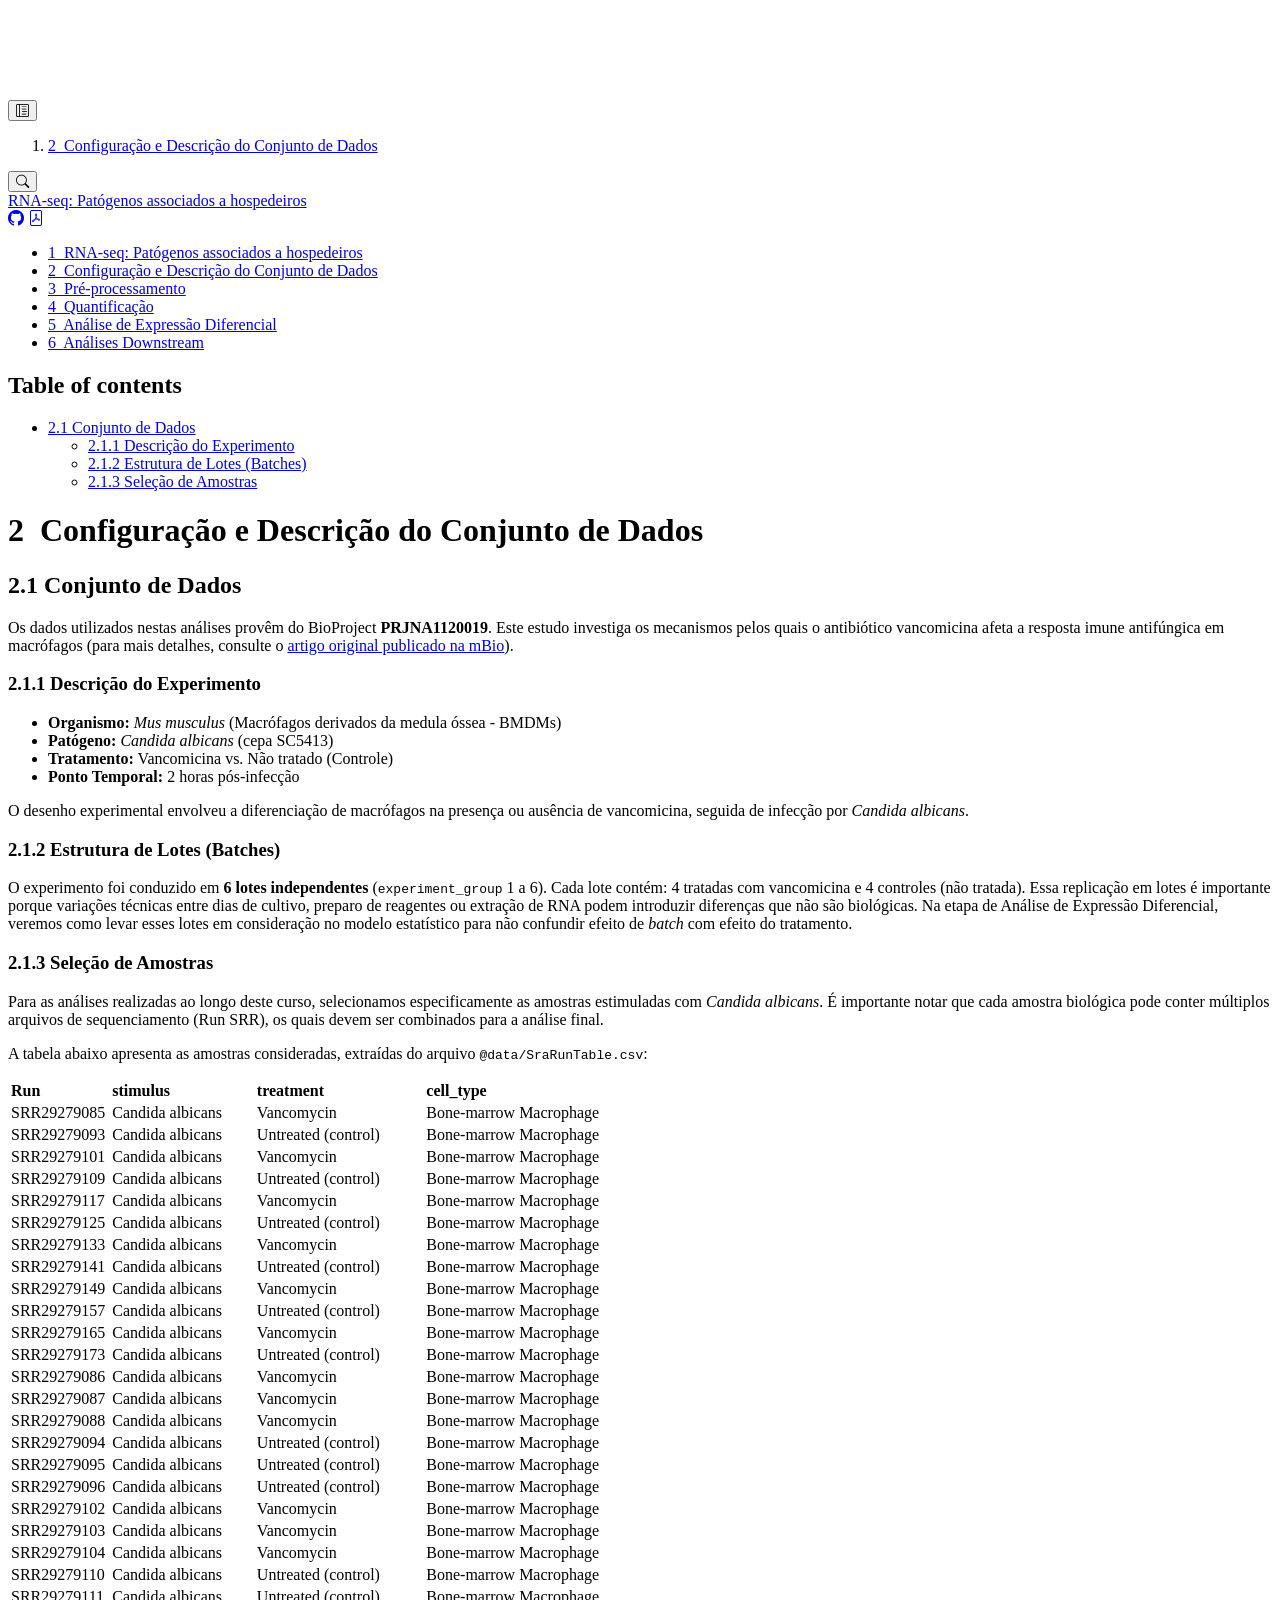
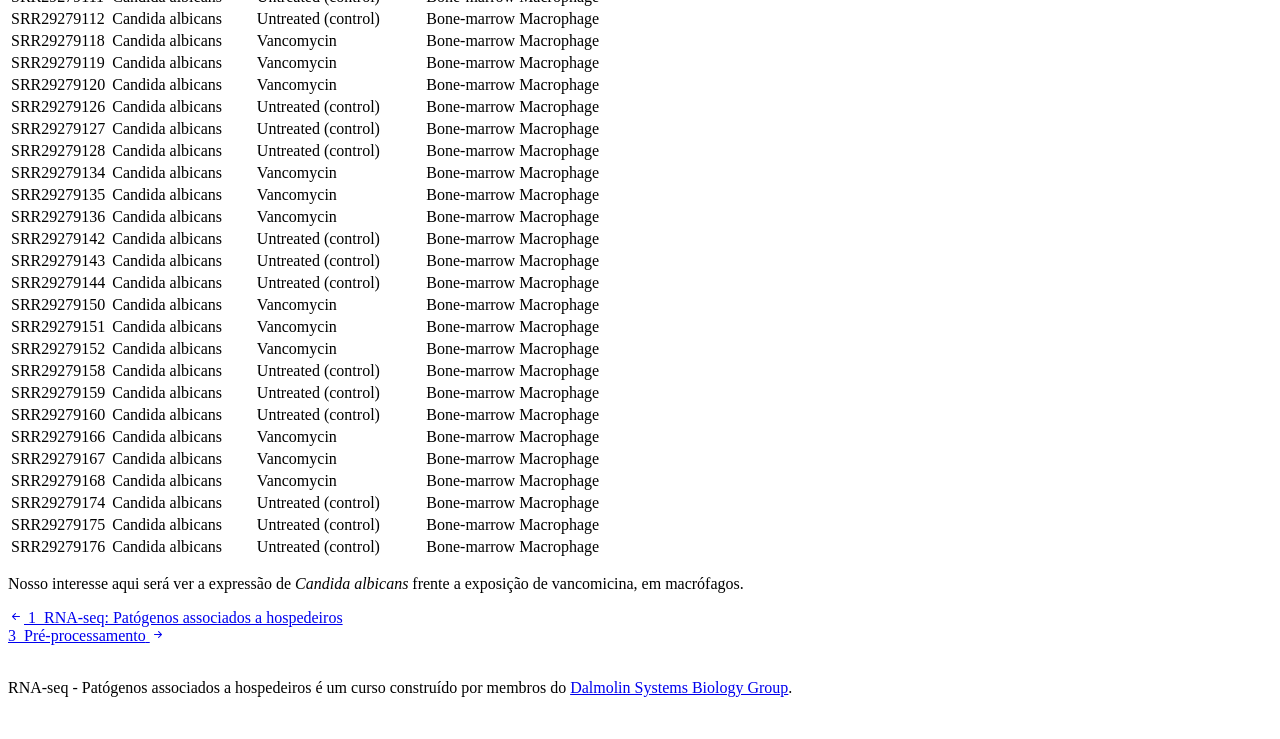
==== commit ee2e75a0: "update fig ranges" ====
--- a/docs/analysis/00_setup.html
+++ b/docs/analysis/00_setup.html
@@ -1,10 +1,13 @@
 <!DOCTYPE html>
 <html xmlns="http://www.w3.org/1999/xhtml" lang="en" xml:lang="en"><head>
 <meta charset="UTF-8">
-<meta name="generator" content="quarto-1.9.14">
+<meta name="generator" content="quarto-1.9.37">
 <meta name="viewport" content="width=device-width, initial-scale=1.0, user-scalable=yes">
 <title>2&nbsp; Configuração e Descrição do Conjunto de Dados – RNA-seq: Patógenos associados a hospedeiros</title>
 <style>
+/* Default styles provided by pandoc.
+** See https://pandoc.org/MANUAL.html#variables-for-html for config info.
+*/
 code{white-space: pre-wrap;}
 span.smallcaps{font-variant: small-caps;}
 div.columns{display: flex; gap: min(4vw, 1.5em);}
@@ -30,19 +33,18 @@
 <link href="../content/images/dalmolin_icon.svg" rel="icon" type="image/svg+xml">
 <script src="../site_libs/quarto-html/quarto.js" type="module"></script>
 <script src="../site_libs/quarto-html/tabsets/tabsets.js" type="module"></script>
-<script src="../site_libs/quarto-html/axe/axe-check.js" type="module"></script>
 <script src="../site_libs/quarto-html/popper.min.js"></script>
 <script src="../site_libs/quarto-html/tippy.umd.min.js"></script>
 <script src="../site_libs/quarto-html/anchor.min.js"></script>
 <link href="../site_libs/quarto-html/tippy.css" rel="stylesheet">
-<link href="../site_libs/quarto-html/quarto-syntax-highlighting-3485b2d93be123e8f777e710cba6c06e.css" rel="stylesheet" class="quarto-color-scheme" id="quarto-text-highlighting-styles">
-<link href="../site_libs/quarto-html/quarto-syntax-highlighting-dark-59ef0155341c95c0b31ded8cf1727339.css" rel="stylesheet" class="quarto-color-scheme quarto-color-alternate" id="quarto-text-highlighting-styles">
-<link href="../site_libs/quarto-html/quarto-syntax-highlighting-3485b2d93be123e8f777e710cba6c06e.css" rel="stylesheet" class="quarto-color-scheme-extra" id="quarto-text-highlighting-styles">
+<link href="../site_libs/quarto-html/quarto-syntax-highlighting-acf12a64177840b8d86f2d4f01b2e9fb.css" rel="stylesheet" class="quarto-color-scheme" id="quarto-text-highlighting-styles">
+<link href="../site_libs/quarto-html/quarto-syntax-highlighting-dark-23bbe8b5e4efc1e257f6d59dce478b08.css" rel="stylesheet" class="quarto-color-scheme quarto-color-alternate" id="quarto-text-highlighting-styles">
+<link href="../site_libs/quarto-html/quarto-syntax-highlighting-acf12a64177840b8d86f2d4f01b2e9fb.css" rel="stylesheet" class="quarto-color-scheme-extra" id="quarto-text-highlighting-styles">
 <script src="../site_libs/bootstrap/bootstrap.min.js"></script>
 <link href="../site_libs/bootstrap/bootstrap-icons.css" rel="stylesheet">
-<link href="../site_libs/bootstrap/bootstrap-9bbd077d4201944d018d0c4cb6950598.min.css" rel="stylesheet" append-hash="true" class="quarto-color-scheme" id="quarto-bootstrap" data-mode="light">
-<link href="../site_libs/bootstrap/bootstrap-dark-19bb26631b5c8e2903ac015273b5d5f6.min.css" rel="stylesheet" append-hash="true" class="quarto-color-scheme quarto-color-alternate" id="quarto-bootstrap" data-mode="dark">
-<link href="../site_libs/bootstrap/bootstrap-9bbd077d4201944d018d0c4cb6950598.min.css" rel="stylesheet" append-hash="true" class="quarto-color-scheme-extra" id="quarto-bootstrap" data-mode="light"><script id="quarto-search-options" type="application/json">{
+<link href="../site_libs/bootstrap/bootstrap-49fd1f1441fd54ec71df2da41e3b08e6.min.css" rel="stylesheet" append-hash="true" class="quarto-color-scheme" id="quarto-bootstrap" data-mode="light">
+<link href="../site_libs/bootstrap/bootstrap-dark-9082959d1594bdca9ab86728af60ead1.min.css" rel="stylesheet" append-hash="true" class="quarto-color-scheme quarto-color-alternate" id="quarto-bootstrap" data-mode="dark">
+<link href="../site_libs/bootstrap/bootstrap-49fd1f1441fd54ec71df2da41e3b08e6.min.css" rel="stylesheet" append-hash="true" class="quarto-color-scheme-extra" id="quarto-bootstrap" data-mode="light"><script id="quarto-search-options" type="application/json">{
   "location": "sidebar",
   "copy-button": false,
   "collapse-after": 3,
--- a/docs/site_libs/quarto-html/quarto-syntax-highlighting-acf12a64177840b8d86f2d4f01b2e9fb.css
+++ b/docs/site_libs/quarto-html/quarto-syntax-highlighting-acf12a64177840b8d86f2d4f01b2e9fb.css
@@ -0,0 +1,210 @@
+/* quarto syntax highlight colors */
+:root {
+  --quarto-hl-al-color: #ff5555;
+  --quarto-hl-an-color: #6a737d;
+  --quarto-hl-at-color: #d73a49;
+  --quarto-hl-bn-color: #005cc5;
+  --quarto-hl-bu-color: #d73a49;
+  --quarto-hl-ch-color: #032f62;
+  --quarto-hl-co-color: #6a737d;
+  --quarto-hl-cv-color: #6a737d;
+  --quarto-hl-cn-color: #005cc5;
+  --quarto-hl-cf-color: #d73a49;
+  --quarto-hl-dt-color: #d73a49;
+  --quarto-hl-dv-color: #005cc5;
+  --quarto-hl-do-color: #6a737d;
+  --quarto-hl-er-color: #ff5555;
+  --quarto-hl-ex-color: #d73a49;
+  --quarto-hl-fl-color: #005cc5;
+  --quarto-hl-fu-color: #6f42c1;
+  --quarto-hl-im-color: #032f62;
+  --quarto-hl-in-color: #6a737d;
+  --quarto-hl-kw-color: #d73a49;
+  --quarto-hl-op-color: #24292e;
+  --quarto-hl-pp-color: #d73a49;
+  --quarto-hl-re-color: #6a737d;
+  --quarto-hl-sc-color: #005cc5;
+  --quarto-hl-ss-color: #032f62;
+  --quarto-hl-st-color: #032f62;
+  --quarto-hl-va-color: #e36209;
+  --quarto-hl-vs-color: #032f62;
+  --quarto-hl-wa-color: #ff5555;
+}
+
+/* other quarto variables */
+:root {
+  --quarto-font-monospace: SFMono-Regular, Menlo, Monaco, Consolas, "Liberation Mono", "Courier New", monospace;
+}
+
+/* syntax highlight based on Pandoc's rules */
+pre > code.sourceCode > span {
+  color: #24292e;
+}
+
+code.sourceCode > span {
+  color: #24292e;
+}
+
+div.sourceCode,
+div.sourceCode pre.sourceCode {
+  color: #24292e;
+}
+
+/* Normal */
+code span {
+  color: #24292e;
+}
+
+/* Alert */
+code span.al {
+  font-weight: bold;
+  color: #ff5555;
+}
+
+/* Annotation */
+code span.an {
+  color: #6a737d;
+}
+
+/* Attribute */
+code span.at {
+  color: #d73a49;
+}
+
+/* BaseN */
+code span.bn {
+  color: #005cc5;
+}
+
+/* BuiltIn */
+code span.bu {
+  color: #d73a49;
+}
+
+/* ControlFlow */
+code span.cf {
+  color: #d73a49;
+}
+
+/* Char */
+code span.ch {
+  color: #032f62;
+}
+
+/* Constant */
+code span.cn {
+  color: #005cc5;
+}
+
+/* Comment */
+code span.co {
+  color: #6a737d;
+}
+
+/* CommentVar */
+code span.cv {
+  color: #6a737d;
+}
+
+/* Documentation */
+code span.do {
+  color: #6a737d;
+}
+
+/* DataType */
+code span.dt {
+  color: #d73a49;
+}
+
+/* DecVal */
+code span.dv {
+  color: #005cc5;
+}
+
+/* Error */
+code span.er {
+  color: #ff5555;
+  text-decoration: underline;
+}
+
+/* Extension */
+code span.ex {
+  font-weight: bold;
+  color: #d73a49;
+}
+
+/* Float */
+code span.fl {
+  color: #005cc5;
+}
+
+/* Function */
+code span.fu {
+  color: #6f42c1;
+}
+
+/* Import */
+code span.im {
+  color: #032f62;
+}
+
+/* Information */
+code span.in {
+  color: #6a737d;
+}
+
+/* Keyword */
+code span.kw {
+  color: #d73a49;
+}
+
+/* Operator */
+code span.op {
+  color: #24292e;
+}
+
+/* Preprocessor */
+code span.pp {
+  color: #d73a49;
+}
+
+/* RegionMarker */
+code span.re {
+  color: #6a737d;
+}
+
+/* SpecialChar */
+code span.sc {
+  color: #005cc5;
+}
+
+/* SpecialString */
+code span.ss {
+  color: #032f62;
+}
+
+/* String */
+code span.st {
+  color: #032f62;
+}
+
+/* Variable */
+code span.va {
+  color: #e36209;
+}
+
+/* VerbatimString */
+code span.vs {
+  color: #032f62;
+}
+
+/* Warning */
+code span.wa {
+  color: #ff5555;
+}
+
+.prevent-inlining {
+  content: "</";
+}
+
+/*# sourceMappingURL=e41d78b1f7017e44483b7fefd7a010af.css.map */
--- a/docs/site_libs/quarto-html/quarto-syntax-highlighting-acf12a64177840b8d86f2d4f01b2e9fb.css
+++ b/docs/site_libs/quarto-html/quarto-syntax-highlighting-acf12a64177840b8d86f2d4f01b2e9fb.css
@@ -0,0 +1,210 @@
+/* quarto syntax highlight colors */
+:root {
+  --quarto-hl-al-color: #ff5555;
+  --quarto-hl-an-color: #6a737d;
+  --quarto-hl-at-color: #d73a49;
+  --quarto-hl-bn-color: #005cc5;
+  --quarto-hl-bu-color: #d73a49;
+  --quarto-hl-ch-color: #032f62;
+  --quarto-hl-co-color: #6a737d;
+  --quarto-hl-cv-color: #6a737d;
+  --quarto-hl-cn-color: #005cc5;
+  --quarto-hl-cf-color: #d73a49;
+  --quarto-hl-dt-color: #d73a49;
+  --quarto-hl-dv-color: #005cc5;
+  --quarto-hl-do-color: #6a737d;
+  --quarto-hl-er-color: #ff5555;
+  --quarto-hl-ex-color: #d73a49;
+  --quarto-hl-fl-color: #005cc5;
+  --quarto-hl-fu-color: #6f42c1;
+  --quarto-hl-im-color: #032f62;
+  --quarto-hl-in-color: #6a737d;
+  --quarto-hl-kw-color: #d73a49;
+  --quarto-hl-op-color: #24292e;
+  --quarto-hl-pp-color: #d73a49;
+  --quarto-hl-re-color: #6a737d;
+  --quarto-hl-sc-color: #005cc5;
+  --quarto-hl-ss-color: #032f62;
+  --quarto-hl-st-color: #032f62;
+  --quarto-hl-va-color: #e36209;
+  --quarto-hl-vs-color: #032f62;
+  --quarto-hl-wa-color: #ff5555;
+}
+
+/* other quarto variables */
+:root {
+  --quarto-font-monospace: SFMono-Regular, Menlo, Monaco, Consolas, "Liberation Mono", "Courier New", monospace;
+}
+
+/* syntax highlight based on Pandoc's rules */
+pre > code.sourceCode > span {
+  color: #24292e;
+}
+
+code.sourceCode > span {
+  color: #24292e;
+}
+
+div.sourceCode,
+div.sourceCode pre.sourceCode {
+  color: #24292e;
+}
+
+/* Normal */
+code span {
+  color: #24292e;
+}
+
+/* Alert */
+code span.al {
+  font-weight: bold;
+  color: #ff5555;
+}
+
+/* Annotation */
+code span.an {
+  color: #6a737d;
+}
+
+/* Attribute */
+code span.at {
+  color: #d73a49;
+}
+
+/* BaseN */
+code span.bn {
+  color: #005cc5;
+}
+
+/* BuiltIn */
+code span.bu {
+  color: #d73a49;
+}
+
+/* ControlFlow */
+code span.cf {
+  color: #d73a49;
+}
+
+/* Char */
+code span.ch {
+  color: #032f62;
+}
+
+/* Constant */
+code span.cn {
+  color: #005cc5;
+}
+
+/* Comment */
+code span.co {
+  color: #6a737d;
+}
+
+/* CommentVar */
+code span.cv {
+  color: #6a737d;
+}
+
+/* Documentation */
+code span.do {
+  color: #6a737d;
+}
+
+/* DataType */
+code span.dt {
+  color: #d73a49;
+}
+
+/* DecVal */
+code span.dv {
+  color: #005cc5;
+}
+
+/* Error */
+code span.er {
+  color: #ff5555;
+  text-decoration: underline;
+}
+
+/* Extension */
+code span.ex {
+  font-weight: bold;
+  color: #d73a49;
+}
+
+/* Float */
+code span.fl {
+  color: #005cc5;
+}
+
+/* Function */
+code span.fu {
+  color: #6f42c1;
+}
+
+/* Import */
+code span.im {
+  color: #032f62;
+}
+
+/* Information */
+code span.in {
+  color: #6a737d;
+}
+
+/* Keyword */
+code span.kw {
+  color: #d73a49;
+}
+
+/* Operator */
+code span.op {
+  color: #24292e;
+}
+
+/* Preprocessor */
+code span.pp {
+  color: #d73a49;
+}
+
+/* RegionMarker */
+code span.re {
+  color: #6a737d;
+}
+
+/* SpecialChar */
+code span.sc {
+  color: #005cc5;
+}
+
+/* SpecialString */
+code span.ss {
+  color: #032f62;
+}
+
+/* String */
+code span.st {
+  color: #032f62;
+}
+
+/* Variable */
+code span.va {
+  color: #e36209;
+}
+
+/* VerbatimString */
+code span.vs {
+  color: #032f62;
+}
+
+/* Warning */
+code span.wa {
+  color: #ff5555;
+}
+
+.prevent-inlining {
+  content: "</";
+}
+
+/*# sourceMappingURL=e41d78b1f7017e44483b7fefd7a010af.css.map */
